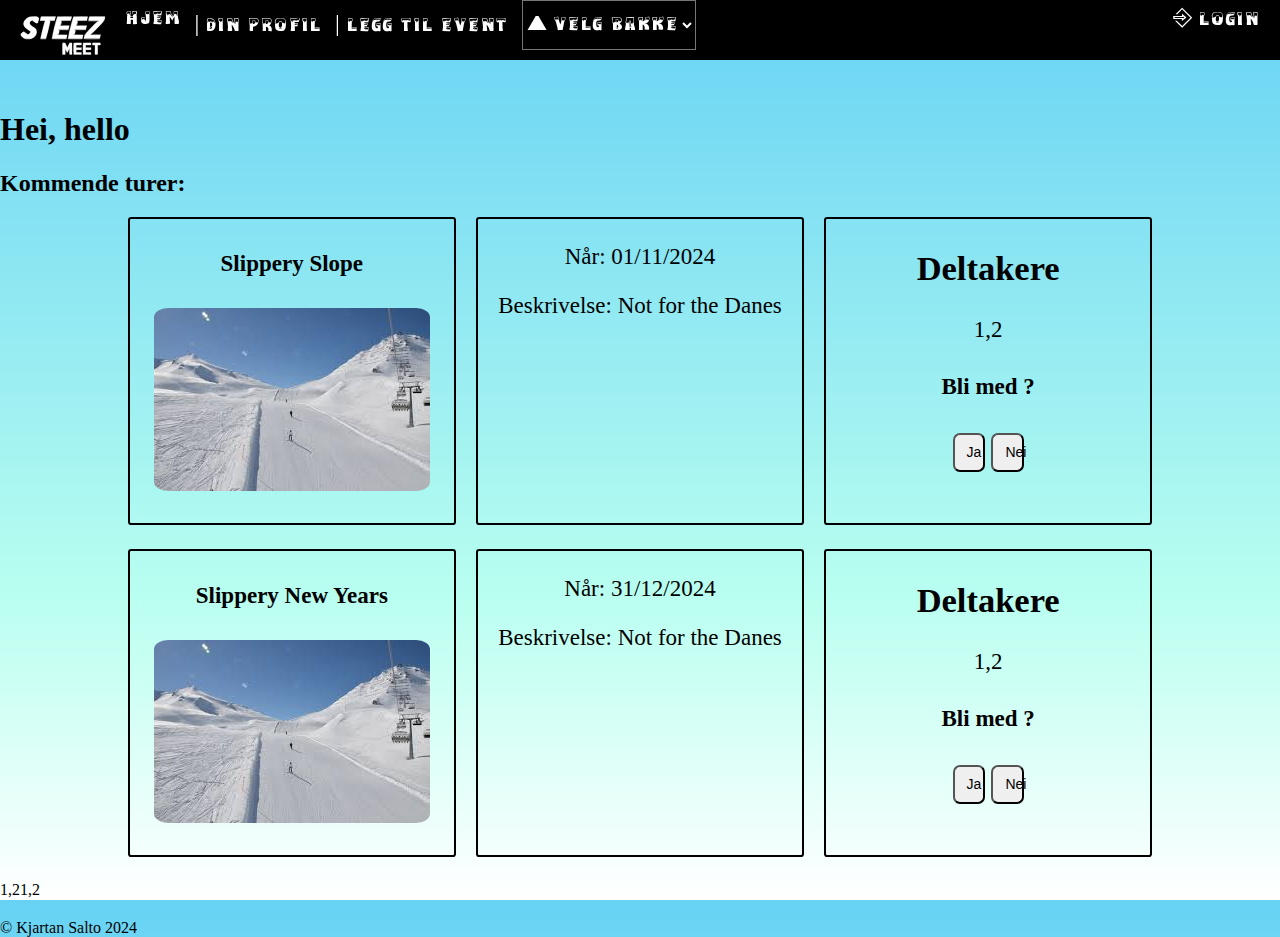
==== index.html @ a62b2e7d "fcvdvdv" ====
<!DOCTYPE html>
<html lang="en">

<head>
    <meta charset="UTF-8">
    <meta name="viewport" content="width=device-width, initial-scale=1.0">
    <title>Steez Meet</title>
    <!-- <link rel="stylesheet" href="https://cdn.jsdelivr.net/npm/water.css@2/out/water.css"> -->
    <script src="model.js"></script>
    <script src="common.js"></script>
    <script src="header/header.js"></script>
    <script src="footer/footer.js"></script>
    <script src="home/viewHome.js"></script>
    <script src="home/controlHome.js"></script>
    <script src="addslope/viewAddSlope.js"></script>
    <script src="addslope/addSlopeController.js"></script>
    <script src="login/viewLogin.js"></script>
    <script src="login/controlLogin.js"></script>
    <script src="newevent/controllerNewEvent.js"></script>
    <script src="newevent/viewNewEvent.js"></script>
    <script src="profil/viewProfile.js"></script>
    <script src="profil/controlProfile.js"></script>
    <script src="slopeinfo/viewSlopeInfo.js"></script>
    <script src="slopeinfo/controlSlopeInfo.js"></script>
    <script src="register/viewRegister.js"></script>
    <script src="register/controlRegister.js"></script>
    <script src="view.js"></script>

    <link rel="stylesheet" href="style.css">
</head>

<body onload="updateView()">
    <div id="app">
        <div id="header"></div>
        <div id="main"></div>
        <div id="footer"></div>
    </div>
</body>

</html>
---- style.css ----
@font-face {
  font-family: 'first-snow-font';
  src:
    url('fonts/Firstsnow-nRYmg.ttf') format('truetype');
}

#app {
  height: 100vh;
  display: grid;
  grid-template-columns: 1fr;
  grid-template-rows: 1fr 12fr 1fr;
  grid-template-areas:
    "header"
    "main"
    "footer";
  gap: 20px;
}

#app>header {
  grid-area: header;
}

#app>main {
  grid-area: main;
  padding: 15px 5px 10px 5px;
  align-content: center;
}

/* Footer */
#app>footer {
  grid-area: footer;
  align-content: center;
}

/* Gradient */
body {
  /* overflow: hidden; */
  margin: 0;
  background: rgb(255, 255, 255);
  background: linear-gradient(360deg, rgba(255, 255, 255, 1) 0%, rgba(186, 255, 240, 1) 33%, rgba(103, 210, 244, 1) 100%);
}

.login {
  justify-content: center;
  font-size: xx-large;
}

button {
  text-align: center;
  border-radius: 7px;
  border-width: 1;
  cursor: pointer;
  display: inline-block;
  font-family: "Haas Grot Text R Web", "Helvetica Neue", Helvetica, Arial, sans-serif;
  font-size: 14px;
  font-weight: 500;
  width: 10%;
  line-height: 15px;
  list-style: none;
  margin: 1%;
  padding: 10px 12px;
  text-align: center;
  transition: all 200ms;
  vertical-align: baseline;
  white-space: nowrap;
  user-select: none;
  -webkit-user-select: none;
  touch-action: manipulation;
}

input {
  border-radius: 6px;
  line-height: 1.5;
  border: 1px solid #272343;
  background-color: #e3f6f5;
  padding: 3px;
  margin: 2px;
}

.progress {
  background-color: gray;
  border-radius: 20px;
  height: 30px;
  width: 300px;
}

.progressDone {
  display: flex;
  align-items: center;
  justify-content: center;
  background-color: aqua;
  border-radius: 20px;
  height: 30px;
  width: 0%;
}

/* Navbar */
.headerbar {
  height: 60px;
  background-color: black;
  color: white;
}

.headerbar ul {
  font-size: x-large;
  font-family: first-snow-font;
  list-style-type: none;
  position: sticky;
  top: 0;
  margin: 0;
  padding: 0;
}

.headerbar li {
  display: inline;
  float: left;
  margin-top: 10px;
  margin-left: 1%;
}

.headerbar li:hover {
  color: aquamarine;
  cursor: pointer;
}

.headerbar select {
  margin-left: 1%;
  height: 50px;
  font-size: x-large;
  font-family: first-snow-font;
  background-color: black;
  color: white;
}

.headerbar select:hover {
  color: aquamarine;
  cursor: pointer;
}


.logo {
  display: inline-block;
  vertical-align: top;
  height: 50px;
  margin-right: 0px;
  margin-top: 0px;
  margin-bottom: 10px;
}

#login {
  float: right;
  margin-top: 5px;
  margin-right: 20px;
}

/* Forside */
#grid {
  display: grid;
  grid-template-columns: repeat(3, 3fr);
  grid-template-rows: 332px;
  column-gap: 2%;
  padding-left: 10%;
  padding-right: 10%;
  
}
#grid img{
 border-radius: 5%;
 width: auto;
 
}
/* #grid {
  display: inline;
} */
#grid div {
  width:auto;
  text-align: center;
  padding: 2px 0;
  font-size: 23px;
  margin-top: 20;
  border-radius: 1%;
}

.column1 {
  float: left;
  width: 80%;
  padding: 15px;
  height: 300px;
  border: solid, black, 2px;



}

.column2 {
  float: right;
  width: 80%;
  padding: 15px;
  height: 300px;
  border: solid, black, 2px;



}

.column3 {
  float: left;
  width: 80%;
  padding: 15px;
  height: 300px;
  border: solid, black, 2px;



}


/* LOGIN*/

.login-OutsideContainer{
  display: flex;
  justify-content: center;
  align-items: center;
  height: 100vh;
}

.login-Container{
  display: grid;
  grid-template-columns: 3fr 3fr 2fr;
  grid-template-rows: 8fr 1fr 4fr;
  grid-template-areas:
  "info input empty"
  "buttonRegisterField buttonOtherField empty"
  "empry buttonLoginField empty"
  ;

  grid-column-gap: 10px;
  margin: 40px;
  align-content: center;
  justify-content: center;
  height: 40vh;
  font-family: Arial, Helvetica, sans-serif;
  border: #272343 solid 3px;
  border-radius: 20px;
  padding: 70px;
  width: 85vh;
  background-color: #e3f6f5;
}

.login-InfoField{
  display: flex;
  flex-direction: column;
  grid-area: info;
  justify-content: end;
  justify-items: stretch;
  align-content: stretch;
  align-items: end;

  font-size: x-large;
  grid-gap: 12px;
  padding-bottom: 17px;
  padding-right: 5px;
}

.login-InputField{
  grid-area: input;
  display: flex;
  flex-direction: column;
  justify-content: end;
}

.login-buttonToRegister{
  grid-area: buttonRegisterField;
  display: flex;
  align-items: start;
  justify-content: end;
  grid-gap: 5px;
  margin-top: 5px;
}

.login-buttonOther{
  grid-area: buttonOtherField;
  display: flex;
  flex-direction: row;
  justify-content: end;

  margin-top: 5px;
  grid-gap: 10px;
}

.login-buttonLogin{
  grid-area: buttonLoginField;
  display: flex;
  flex-direction: row;
  align-items: start;
  justify-content: end;
  grid-gap: 75px;
}

/*Dette er kun stil på denne knappen foreløpig. Endres når universal stil for knapper er satt*/
.login-buttonToLogin{
  background-color: #f6fdfd;
  border: #272343 solid 2px;
}

/*Dette er kun stil på diss inputfeltene foreløpig. Endres når universal stil for knapper er satt*/
.login-InputFieldText{
  border-radius: 6px;
  line-height: 1.5;
  border: 2px solid #272343;
  background-color: #f6fdfd;
  padding: 10px;
  margin: 2px;
}

::placeholder{
  color: #272343;
  opacity: 0.8;
}


/*REGISTER*/

.register-OutsideContainer{
  display: flex;
  justify-content: center;
  align-items: center;
  height: 100vh;
}

.register-Container{
  display: grid;
  grid-template-columns: 2fr 2fr 2fr;
  grid-template-rows: 6fr 1fr;
  grid-template-areas:
  "info input"
  "buttonRegister buttonRegister"
  ;
  grid-row-gap: 0px;
  grid-column-gap: 10px;
  margin: 40px;
  align-content: center;
  justify-content: center;
  height: 40vh;
  font-family: Arial, Helvetica, sans-serif;
  border: #272343 solid 3px;
  border-radius: 20px;
  padding: 70px;
  width: 85vh;
  background-color: #e3f6f5;
}

.register-InfoField{
  display: grid;
  grid-area: info;
  justify-items: end;

  align-content: stretch;
  align-items: center;
}

.register-InputField{
  grid-area: input;
  display: grid;
  justify-content: stretch;
  align-content: stretch;
}

.register-ButtonRegister{
  grid-area: buttonRegister;
  display: flex;
  align-items: end;
  justify-content: end;
  grid-gap: 15px;
}

/*Dette er kun stil på denne knappen foreløpig. Endres når universal stil for knapper er satt*/
.register-ButtonRegisterPage{
  background-color: #f6fdfd;
  border: #272343 solid 2px;
  margin: 0px;
}

/*Dette er kun stil på diss inputfeltene foreløpig. Endres når universal stil for knapper er satt*/
.register-InputFieldText{
  border-radius: 6px;
  line-height: 1.5;
  border: 2px solid #272343;
  background-color: #f6fdfd;
  padding: 14px;
  margin: 2px;
}
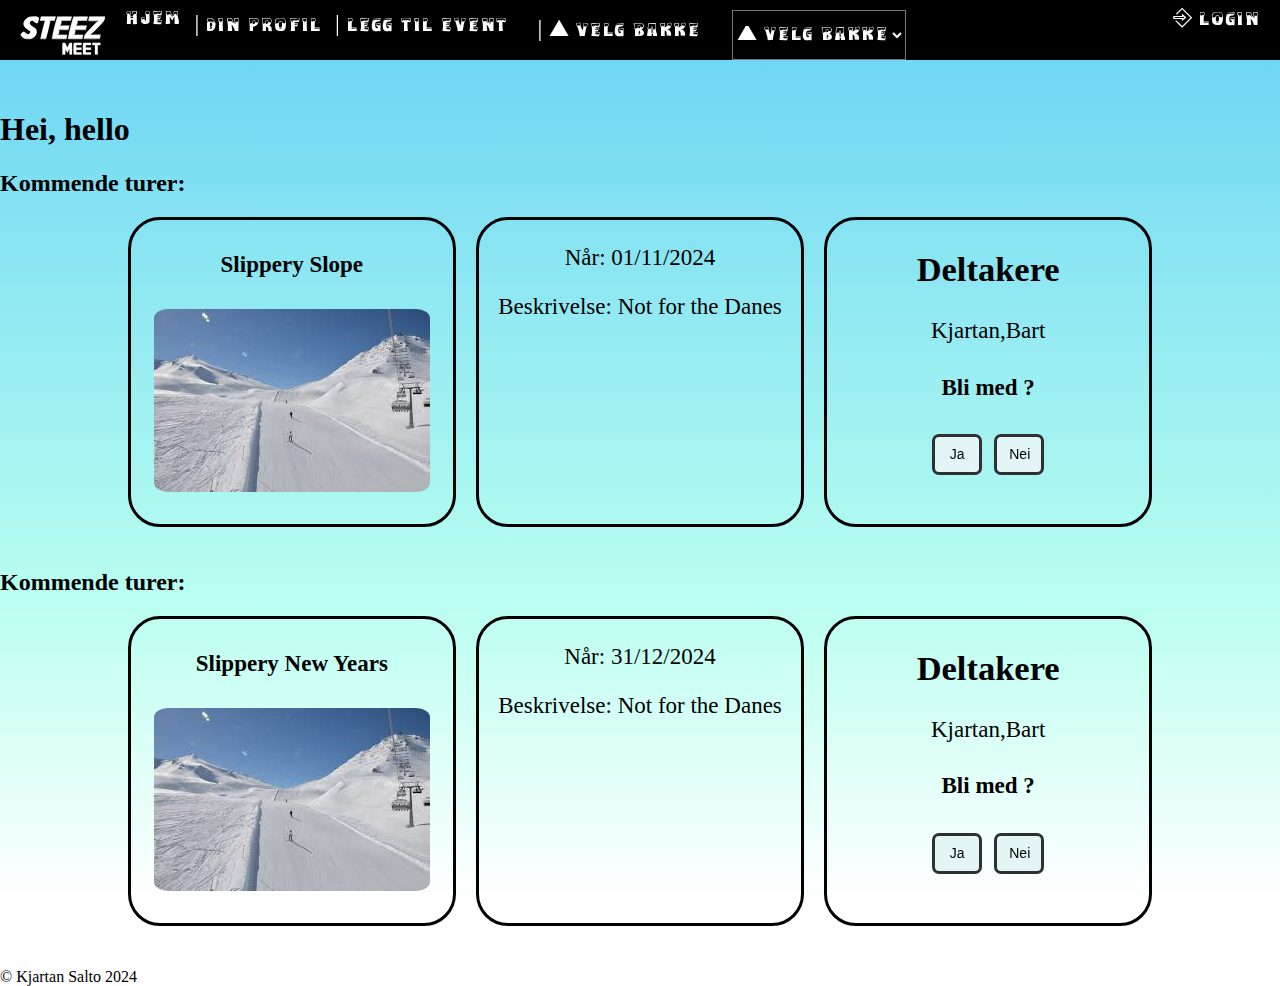
==== commit b297bb85: "update" ====
--- a/index.html
+++ b/index.html
@@ -27,8 +27,9 @@
     <script src="view.js"></script>
 
     <link rel="stylesheet" href="style.css">
+    <link rel="stylesheet" href="newevent/newEvent.css">
+    
 </head>
-
 <body onload="updateView()">
     <div id="app">
         <div id="header"></div>
--- a/style.css
+++ b/style.css
@@ -38,6 +38,7 @@
   margin: 0;
   background: rgb(255, 255, 255);
   background: linear-gradient(360deg, rgba(255, 255, 255, 1) 0%, rgba(186, 255, 240, 1) 33%, rgba(103, 210, 244, 1) 100%);
+  background-attachment: fixed;
 }
 
 .login {
@@ -65,6 +66,7 @@
   white-space: nowrap;
   user-select: none;
   -webkit-user-select: none;
+  width: auto;
   touch-action: manipulation;
 }
 
@@ -162,22 +164,29 @@
   padding-left: 10%;
   padding-right: 10%;
   
+  
 }
 #grid img{
  border-radius: 5%;
  width: auto;
+
  
 }
 /* #grid {
   display: inline;
 } */
+
+/* HOME */
 #grid div {
   width:auto;
   text-align: center;
   padding: 2px 0;
   font-size: 23px;
   margin-top: 20;
-  border-radius: 1%;
+  border-radius: 2rem;
+  border: solid, black, 3px;
+  
+  
 }
 
 .column1 {
@@ -185,9 +194,7 @@
   width: 80%;
   padding: 15px;
   height: 300px;
-  border: solid, black, 2px;
-
-
+ 
 
 }
 
@@ -196,9 +203,7 @@
   width: 80%;
   padding: 15px;
   height: 300px;
-  border: solid, black, 2px;
-
-
+  
 
 }
 
@@ -207,13 +212,106 @@
   width: 80%;
   padding: 15px;
   height: 300px;
-  border: solid, black, 2px;
-
-
-
-}
-
-
+
+}
+.yes-noBtn{
+  width: 50px;
+
+
+
+}
+button {
+  background-color: #e3f6f5;
+  transition: ease-out 0.3s;
+  outline:none;
+  border: hsla(0, 0%, 0%, 0.801), 3px, solid;
+  z-index: 1;
+  position: relative;
+  
+
+
+}
+button:hover{
+  border: #93d8d5, 3px, solid;
+  
+
+
+}
+button:before{
+ transition: 0.5s all ease;
+ position: absolute;
+ top:0;
+ left: 50%;
+ right: 50%;
+ bottom: 0%;
+ opacity: 0%;
+ content: "";
+ background-color: #bafff0;
+ border-radius: 4px;
+}
+
+button:hover:before{
+transition: 0.5s all ease;
+left:0; 
+right: 0;
+opacity: 1;
+z-index: -1;
+}
+
+/* BAKKE */
+
+
+#gridInfo{
+  width: 39%;
+  height: 50%;
+  text-align: center;
+  padding: 2px 0;
+  margin:20px;
+  float: right;
+  font-size: 23px;
+  border-radius: 2rem;  
+  border: solid, black, 3px;
+}
+
+
+.slopePhoto{
+  padding: 2px 0;
+  height: 80%;
+  width: 28%;
+  margin: 20px;
+  float: left; 
+  border: solid, black, 3px;
+}
+
+#GridSlopeInfo{
+  display: grid;
+  grid-template-columns: repeat(2, 2fr);
+  grid-template-rows: 400px;
+  column-gap: 10%;
+  
+  
+}
+#GridSlopeInfo div{
+  position: relative;
+  top: 100%;
+  margin-top: 20px;
+}
+ .mySlope{
+  float: right;
+  width: 80%;
+  padding: 15px;
+  height: 300px;
+  border: solid, black, 3px;
+}   
+.publicInfo{
+  border-radius: 2rem; 
+  float: left;
+  width: 80%;
+  padding: 15px;
+  height: 300px;
+  border: solid, black, 3px;  
+
+}
 /* LOGIN*/
 
 .login-OutsideContainer{
@@ -388,4 +486,5 @@
   background-color: #f6fdfd;
   padding: 14px;
   margin: 2px;
-}+}
+
--- a/newevent/newEvent.css
+++ b/newevent/newEvent.css
@@ -0,0 +1,9 @@
+.newEvent-container{
+font-family: Arial, Helvetica, sans-serif;
+
+
+}
+.newEventInput-container{
+font-family: Arial, Helvetica, sans-serif;
+
+}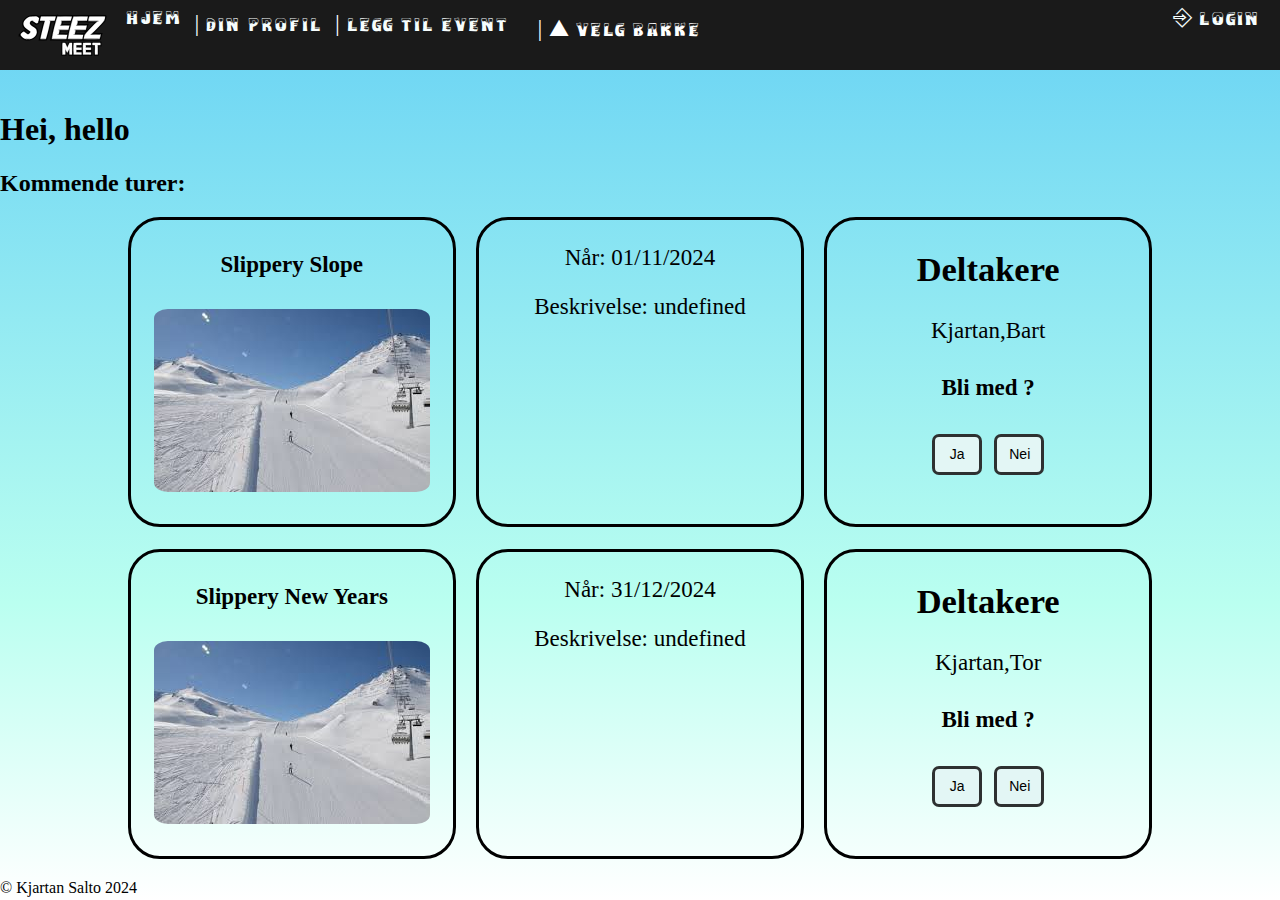
==== commit 8030f926: "Update" ====
--- a/index.html
+++ b/index.html
@@ -28,7 +28,7 @@
 
     <link rel="stylesheet" href="style.css">
     <link rel="stylesheet" href="newevent/newEvent.css">
-    
+    <link rel="stylesheet" href="login/login.css">
 </head>
 <body onload="updateView()">
     <div id="app">
--- a/style.css
+++ b/style.css
@@ -38,7 +38,6 @@
   margin: 0;
   background: rgb(255, 255, 255);
   background: linear-gradient(360deg, rgba(255, 255, 255, 1) 0%, rgba(186, 255, 240, 1) 33%, rgba(103, 210, 244, 1) 100%);
-  background-attachment: fixed;
 }
 
 .login {
@@ -79,81 +78,6 @@
   margin: 2px;
 }
 
-.progress {
-  background-color: gray;
-  border-radius: 20px;
-  height: 30px;
-  width: 300px;
-}
-
-.progressDone {
-  display: flex;
-  align-items: center;
-  justify-content: center;
-  background-color: aqua;
-  border-radius: 20px;
-  height: 30px;
-  width: 0%;
-}
-
-/* Navbar */
-.headerbar {
-  height: 60px;
-  background-color: black;
-  color: white;
-}
-
-.headerbar ul {
-  font-size: x-large;
-  font-family: first-snow-font;
-  list-style-type: none;
-  position: sticky;
-  top: 0;
-  margin: 0;
-  padding: 0;
-}
-
-.headerbar li {
-  display: inline;
-  float: left;
-  margin-top: 10px;
-  margin-left: 1%;
-}
-
-.headerbar li:hover {
-  color: aquamarine;
-  cursor: pointer;
-}
-
-.headerbar select {
-  margin-left: 1%;
-  height: 50px;
-  font-size: x-large;
-  font-family: first-snow-font;
-  background-color: black;
-  color: white;
-}
-
-.headerbar select:hover {
-  color: aquamarine;
-  cursor: pointer;
-}
-
-
-.logo {
-  display: inline-block;
-  vertical-align: top;
-  height: 50px;
-  margin-right: 0px;
-  margin-top: 0px;
-  margin-bottom: 10px;
-}
-
-#login {
-  float: right;
-  margin-top: 5px;
-  margin-right: 20px;
-}
 
 /* Forside */
 #grid {
@@ -260,14 +184,17 @@
 
 /* BAKKE */
 
-
-#gridInfo{
-  width: 39%;
+#gridSlopeSite{
+ display:grid;
+ grid-template-columns: repeat(2,1fr);
+ grid-template-rows: auto;
+
+}
+ .gridInfo{
+   margin: 20px;
+  width: 80%;
   height: 50%;
   text-align: center;
-  padding: 2px 0;
-  margin:20px;
-  float: right;
   font-size: 23px;
   border-radius: 2rem;  
   border: solid, black, 3px;
@@ -275,40 +202,27 @@
 
 
 .slopePhoto{
-  padding: 2px 0;
-  height: 80%;
-  width: 28%;
   margin: 20px;
+  width: 70%;
+  height: 70%;
   float: left; 
   border: solid, black, 3px;
-}
-
-#GridSlopeInfo{
-  display: grid;
-  grid-template-columns: repeat(2, 2fr);
-  grid-template-rows: 400px;
-  column-gap: 10%;
-  
-  
-}
-#GridSlopeInfo div{
+
+}
+.gridSlopeInfo{
   position: relative;
   top: 100%;
   margin-top: 20px;
+ 
 }
  .mySlope{
-  float: right;
-  width: 80%;
+  float: righ;
   padding: 15px;
-  height: 300px;
   border: solid, black, 3px;
 }   
 .publicInfo{
   border-radius: 2rem; 
-  float: left;
-  width: 80%;
   padding: 15px;
-  height: 300px;
   border: solid, black, 3px;  
 
 }
@@ -488,3 +402,337 @@
   margin: 2px;
 }
 
+
+/*PROFILE*/
+
+.profile-outsideContainer{
+  display: flex;
+  justify-content: center;
+  align-items: center;
+  height: 100vh;
+}
+
+.profile-container{
+  display: grid;
+  grid-template-columns: 1fr 2fr 2fr;
+  grid-template-rows: 60% 40%;
+  grid-template-areas:
+  "image events goals"
+  "bio events friends"
+  ;
+  grid-gap: 20px;
+  grid-row-gap: 10px;
+  width: 90vw;
+  height: 75vh;
+  padding: 20px;
+  font-family: Arial, Helvetica, sans-serif;
+}
+
+.profile-profilePic{
+  grid-area: image;
+  display: flex;
+  align-items: center;
+  justify-content: center;
+}
+
+.profile-imageClass{
+  height: 100%;
+  width: auto;
+  border-radius: 20px;
+  border: #272343 outset 4px;
+}
+
+.profile-bio{
+  grid-area: bio;
+  display: flex;
+  flex-direction: column;
+  align-items: center;
+  justify-content: center;
+  border: #272343 outset 2px;
+  border-radius: 20px;
+  background-color: #e3f6f5;
+  font-size: 120%;
+  position: relative;
+}
+
+.profile-editUserButton{
+  position: absolute;
+  bottom: 10px;
+  left: 10px;
+}
+
+.profile-events{
+  grid-area: events;
+  display: flex;
+  flex-direction: column;
+  border: #272343 outset 2px;
+  border-radius: 20px;
+  background-color: #e3f6f5;
+  font-size: 120%;
+  justify-content: center;
+  align-items: center;
+  position: relative;
+}
+
+.profile-eventsAddButtonContainer{
+  position: absolute;
+  top: 10px;
+  right: 10px;
+}
+
+.profile-buttonPaddingContainer{
+  margin: 10px;
+}
+
+.profile-eventsYourEvents{
+  margin: 10px;
+}
+
+
+.profile-eventsAttending{
+  margin: 10px;
+}
+
+.profile-addButton{
+  background-color: #f6fdfd;
+  border: #272343 outset 2px;
+  height: 25px;
+  width: 25px;
+  display: flex;
+  justify-content: center;
+  align-items: center;
+}
+
+.profile-friends{
+  grid-area: friends;
+  display: flex;
+  flex-direction: column;
+  align-items: center;
+  justify-content: center;
+  border: #272343 outset 2px;
+  border-radius: 20px;
+  background-color: #e3f6f5;
+  height: 99%;
+  padding-left: 10px;
+  gap: 10px;
+}
+
+.profile-friendsSelection{
+  display: flex;
+}
+
+.profile-myFriendsHeader{
+  display: flex;
+}
+
+.profile-goals{
+  grid-area: goals;
+  display: flex;
+  flex-direction: column;
+  gap: 10%;
+  border: #272343 2px outset;
+  background-color: #e3f6f5;
+  border-radius: 20px;
+  padding: 5px;
+  justify-content: center;
+  font-size: 120%;
+}
+
+.profile-goalsTitleContainer{
+  display: flex;
+  align-self: center;
+  justify-content: center;
+  align-items: center;
+  gap: 15%;
+}
+
+.profile-goalsAddButtonContainer{
+  align-self: flex-end;
+}
+
+.profile-goalsDescriptionContainer{
+  display: flex;
+  flex-direction: column;
+  align-self: center;
+  justify-content: center;
+  align-items: center;
+  border: #272343 2px outset;
+  border-radius: 10px;
+  padding: 7px;
+  background-color: #D2ECEA;
+}
+
+.profile-goalsDoneTitleContainer{
+  align-self: center;
+}
+
+.profile-goalsCheckboxContainer{
+  justify-content: center;
+  align-items: center;
+  align-self: center;
+  display: flex;
+  gap: 5px;
+  accent-color: #8DCACA;
+}
+
+.profile-goalsProgressbarContainer{
+  display: flex;
+  align-items: center;
+  justify-content: center;
+}
+
+.progress{
+  background-color: #f6fdfd;
+  border-radius: 20px;
+  border: #272343 outset 2px;
+  height: 30px;
+  width: 260px;
+  margin: 5px;
+}
+
+.progressDone{
+  display: flex;
+  align-items: center;
+  justify-content: center;
+  background-color: #8DCACA;
+  box-shadow: 26px 2px 32px rgba(89, 159, 159, 0.3);
+  border-radius: 20px;
+  height: 30px;
+  width: 0%;
+}
+
+.profile-createNewGoal{
+  grid-area: goals;
+  display: flex;
+  flex-direction: column;
+  gap: 20px;
+  border: #272343 2px outset;
+  background-color: #e3f6f5;
+  border-radius: 20px;
+  padding: 20px;
+  justify-content: center;
+  align-items: center;
+}
+
+
+/*FELLES*/
+textarea{
+  background-color: #f6fdfd;
+  font-family: Arial, Helvetica, sans-serif;
+  border: #272343 2px outset;
+  border-radius: 5px;
+}
+
+select{
+  background-color: #f6fdfd;
+  font-family: Arial, Helvetica, sans-serif;
+  border: #272343 2px outset;
+  border-radius: 5px;
+}
+
+::placeholder{
+  color: #272343;
+  opacity: 0.8;
+}
+
+/*HEADER-DROPDOWN*/
+
+.dropdown {
+  float: center;
+  overflow: hidden;
+}
+
+.dropdown .dropbtn {
+  font-size: 24px;  
+  border: none;
+  outline: none;
+  color: white;
+  padding: 14px 16px;
+  background-color: inherit;
+  font-family: inherit;
+  margin: 0;
+}
+.dropdown-content {
+  display: none;
+  position: auto;
+  background-color: black;
+  min-width: 160px;
+  box-shadow: 0px 8px 16px 0px rgba(0,0,0,0.2);
+  z-index: 1;
+}
+
+.dropdown-content li {
+  float: none;
+  color: black;
+  padding: 12px 16px;
+  text-decoration: none;
+  display: block;
+  text-align: left;
+}
+
+.dropdown-content li:hover {
+  background-color: #ddd;
+}
+
+.dropdown:hover .dropdown-content {
+  display: block;
+}
+
+/* NAVBAR */
+.headerbar {
+  height: 100%;
+  background-color: #1A1A1A;
+  color: #f6fdfd;
+}
+
+.headerbar ul {
+  font-size: x-large;
+  font-family: first-snow-font;
+  list-style-type: none;
+  position: sticky;
+  top: 0;
+  margin: 0;
+  padding: 0;
+}
+
+.headerbar li {
+  display: inline;
+  float: left;
+  margin-top: 10px;
+  margin-left: 1%;
+}
+
+.headerbar li:hover {
+  color: #96D4D4;
+  cursor: pointer;
+}
+
+.headerbar select {
+  margin-left: 1%;
+  height: 50px;
+  font-size: x-large;
+  font-family: first-snow-font;
+  background-color: black;
+  color: white;
+}
+
+.headerbar select:hover {
+  color: aquamarine;
+  cursor: pointer;
+}
+
+
+.logo {
+  display: inline-block;
+  vertical-align: top;
+  height: 50px;
+  margin-right: 0px;
+  margin-top: 0px;
+  margin-bottom: 10px;
+}
+
+#login {
+  float: right;
+  margin-top: 5px;
+  margin-right: 20px;
+}
--- a/login/login.css
+++ b/login/login.css
@@ -0,0 +1,13 @@
+.blink {
+    animation: blinker 0.2s linear infinite;
+    color: red;
+    font-size: 2.5em;
+    /* Larger, responsive font size */
+    margin-bottom: 20px;
+}
+
+@keyframes blinker {
+    50% {
+        opacity: 0;
+    }
+}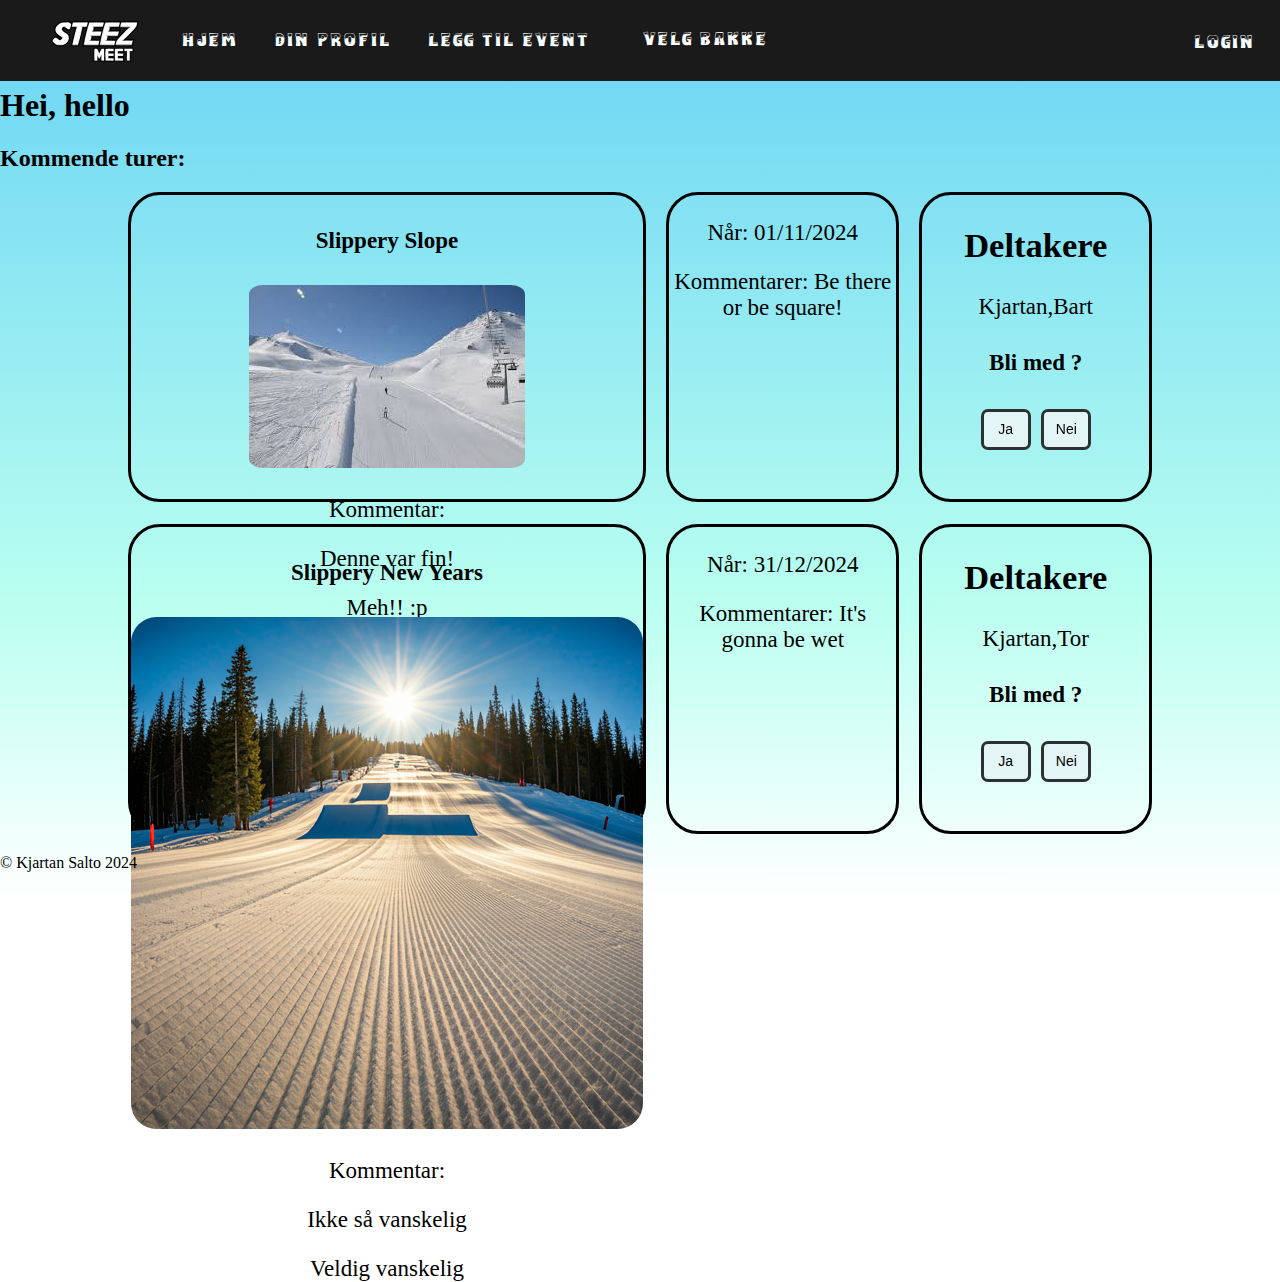
==== commit b5b8c538: "update" ====
--- a/index.html
+++ b/index.html
@@ -9,6 +9,7 @@
     <script src="model.js"></script>
     <script src="common.js"></script>
     <script src="header/header.js"></script>
+    <script src="header/headerController.js"></script>
     <script src="footer/footer.js"></script>
     <script src="home/viewHome.js"></script>
     <script src="home/controlHome.js"></script>
--- a/style.css
+++ b/style.css
@@ -16,7 +16,7 @@
   gap: 20px;
 }
 
-#app>header {
+header {
   grid-area: header;
 }
 
@@ -38,6 +38,7 @@
   margin: 0;
   background: rgb(255, 255, 255);
   background: linear-gradient(360deg, rgba(255, 255, 255, 1) 0%, rgba(186, 255, 240, 1) 33%, rgba(103, 210, 244, 1) 100%);
+  background-attachment: fixed;
 }
 
 .login {
@@ -191,7 +192,7 @@
 
 }
  .gridInfo{
-   margin: 20px;
+  margin: 20px;
   width: 80%;
   height: 50%;
   text-align: center;
@@ -209,18 +210,18 @@
   border: solid, black, 3px;
 
 }
-.gridSlopeInfo{
-  position: relative;
-  top: 100%;
-  margin-top: 20px;
+#gridSlopeInfo{
+ display: flex;
+ gap: 20%
  
 }
  .mySlope{
-  float: righ;
   padding: 15px;
   border: solid, black, 3px;
+
 }   
 .publicInfo{
+  
   border-radius: 2rem; 
   padding: 15px;
   border: solid, black, 3px;  
@@ -232,7 +233,8 @@
   display: flex;
   justify-content: center;
   align-items: center;
-  height: 100vh;
+  /* height: 100vh; */
+  height: 100%;
 }
 
 .login-Container{
@@ -336,7 +338,8 @@
   display: flex;
   justify-content: center;
   align-items: center;
-  height: 100vh;
+  /* height: 100vh; */
+  height: 100%;
 }
 
 .register-Container{
@@ -409,7 +412,8 @@
   display: flex;
   justify-content: center;
   align-items: center;
-  height: 100vh;
+  /* height: 100vh; */
+  height: 100%;
 }
 
 .profile-container{
@@ -505,16 +509,37 @@
 
 .profile-friends{
   grid-area: friends;
-  display: flex;
+  display: grid;
+  grid-template-columns: repeat(2, 1fr);
+  grid-template-rows: auto;
+  
+  border: #272343 outset 2px;
+  border-radius: 20px;
+  background-color: #e3f6f5;
+  height: 100%;
+  div{
+
+    padding: 5%;
+  }
+
+  div select{
+    height: 100%;
+    min-height: 20px;
+    max-height: 30px;
+  }
+
+  button{
+    font-size: x-small;
+    width: auto;
+    height: auto;
+  }
+  /* display: flex;
   flex-direction: column;
   align-items: center;
   justify-content: center;
-  border: #272343 outset 2px;
-  border-radius: 20px;
-  background-color: #e3f6f5;
   height: 99%;
   padding-left: 10px;
-  gap: 10px;
+  gap: 10px; */
 }
 
 .profile-friendsSelection{
@@ -679,32 +704,55 @@
 }
 
 /* NAVBAR */
+
+
+
 .headerbar {
-  height: 100%;
+ position: fixed;
   background-color: #1A1A1A;
   color: #f6fdfd;
+  width: 100%;
+  height: 9%;
+  display: flex;
+  flex-direction: row;
+  align-items: center;
+  justify-content: center;
 }
 
 .headerbar ul {
+  width: 100%;
   font-size: x-large;
   font-family: first-snow-font;
   list-style-type: none;
-  position: sticky;
+  margin: 5px;
+  display: flex;
+  flex-direction: row;
+  align-items: center;
+  justify-content: center;
+  gap: 3%;
+  /* position: sticky;
   top: 0;
   margin: 0;
+  padding: 0; */
+}
+
+.headerbar ul li {
+  margin: 0;
   padding: 0;
 }
-
-.headerbar li {
-  display: inline;
-  float: left;
-  margin-top: 10px;
-  margin-left: 1%;
+.headerbar ul li:not(:first-child) {
+  margin-top: 0px;
+}
+
+.headerbar ul li:last-child {
+  flex-grow: 1;
+  text-align: right;
 }
 
 .headerbar li:hover {
   color: #96D4D4;
   cursor: pointer;
+  margin: 0;
 }
 
 .headerbar select {
@@ -726,9 +774,6 @@
   display: inline-block;
   vertical-align: top;
   height: 50px;
-  margin-right: 0px;
-  margin-top: 0px;
-  margin-bottom: 10px;
 }
 
 #login {
--- a/login/login.css
+++ b/login/login.css
@@ -1,7 +1,7 @@
 .blink {
-    animation: blinker 0.2s linear infinite;
+    animation: blinker 0.9s linear infinite;
     color: red;
-    font-size: 2.5em;
+    font-size: 1.em;
     /* Larger, responsive font size */
     margin-bottom: 20px;
 }
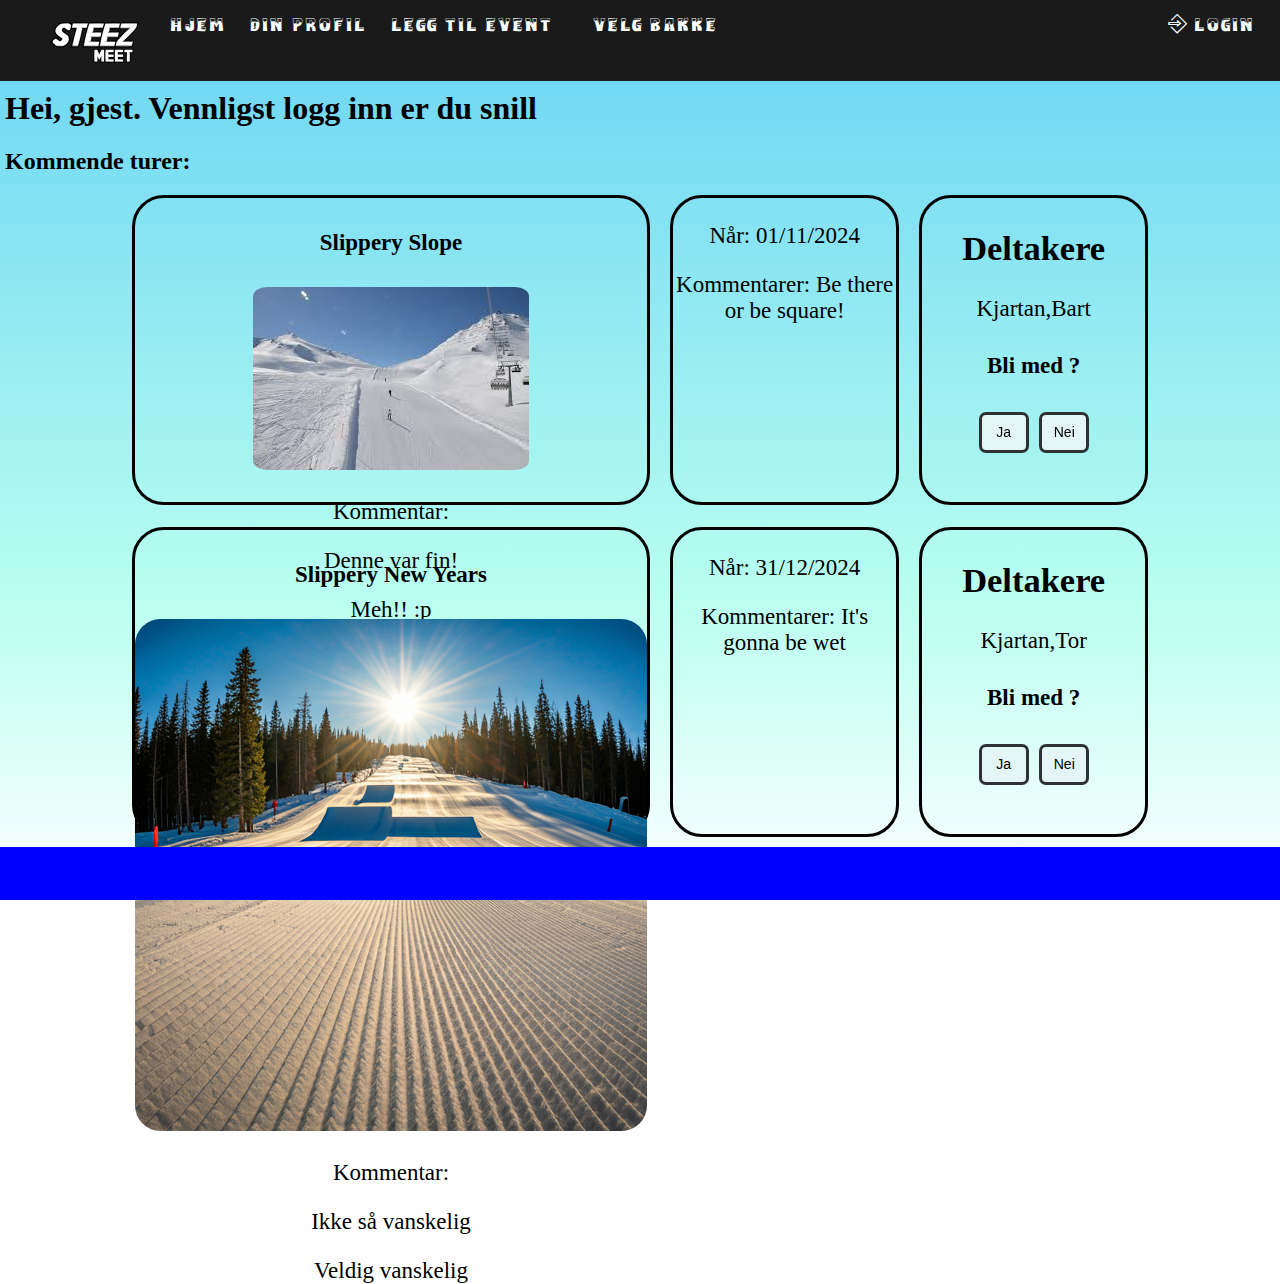
==== commit 9bec948e: "Footer" ====
--- a/index.html
+++ b/index.html
@@ -33,9 +33,9 @@
 </head>
 <body onload="updateView()">
     <div id="app">
-        <div id="header"></div>
-        <div id="main"></div>
-        <div id="footer"></div>
+        <header id="header"></header>
+        <main id="main"></main>
+        <footer id="footer"></footer>
     </div>
 </body>
 
--- a/style.css
+++ b/style.css
@@ -3,43 +3,51 @@
   src:
     url('fonts/Firstsnow-nRYmg.ttf') format('truetype');
 }
-
+body,html{
+  margin: 0;
+  padding: 0;
+}
+body{
+  min-height: 100vh;
+  height: 100vh;
+  background: rgb(255, 255, 255);
+  background: linear-gradient(360deg, rgba(255, 255, 255, 1) 0%, rgba(186, 255, 240, 1) 33%, rgba(103, 210, 244, 1) 100%);
+  background-attachment: fixed;
+}
 #app {
-  height: 100vh;
+  height: 100%;
   display: grid;
   grid-template-columns: 1fr;
-  grid-template-rows: 1fr 12fr 1fr;
+  grid-template-rows: 1fr 1fr 1fr;
   grid-template-areas:
     "header"
     "main"
     "footer";
-  gap: 20px;
+  
 }
 
 header {
   grid-area: header;
-}
-
-#app>main {
+  
+}
+
+main {
+ 
   grid-area: main;
   padding: 15px 5px 10px 5px;
   align-content: center;
 }
 
 /* Footer */
-#app>footer {
+footer {
+  
+  background-color: blue;
   grid-area: footer;
   align-content: center;
 }
 
 /* Gradient */
-body {
-  /* overflow: hidden; */
-  margin: 0;
-  background: rgb(255, 255, 255);
-  background: linear-gradient(360deg, rgba(255, 255, 255, 1) 0%, rgba(186, 255, 240, 1) 33%, rgba(103, 210, 244, 1) 100%);
-  background-attachment: fixed;
-}
+
 
 .login {
   justify-content: center;
@@ -185,6 +193,11 @@
 
 /* BAKKE */
 
+.slopeInfo-mainContainer{
+  height: 90vh;
+  
+}
+
 #gridSlopeSite{
  display:grid;
  grid-template-columns: repeat(2,1fr);
@@ -206,7 +219,6 @@
   margin: 20px;
   width: 70%;
   height: 70%;
-  float: left; 
   border: solid, black, 3px;
 
 }
@@ -525,13 +537,7 @@
   div select{
     height: 100%;
     min-height: 20px;
-    max-height: 30px;
-  }
-
-  button{
-    font-size: x-small;
-    width: auto;
-    height: auto;
+    max-height: 50px;
   }
   /* display: flex;
   flex-direction: column;
@@ -727,9 +733,9 @@
   margin: 5px;
   display: flex;
   flex-direction: row;
-  align-items: center;
-  justify-content: center;
-  gap: 3%;
+  align-items: baseline;
+  justify-content: center;
+  gap: 2%;
   /* position: sticky;
   top: 0;
   margin: 0;
@@ -741,7 +747,7 @@
   padding: 0;
 }
 .headerbar ul li:not(:first-child) {
-  margin-top: 0px;
+  margin-top: 10px;
 }
 
 .headerbar ul li:last-child {
@@ -774,6 +780,7 @@
   display: inline-block;
   vertical-align: top;
   height: 50px;
+  margin-bottom: 20px;
 }
 
 #login {
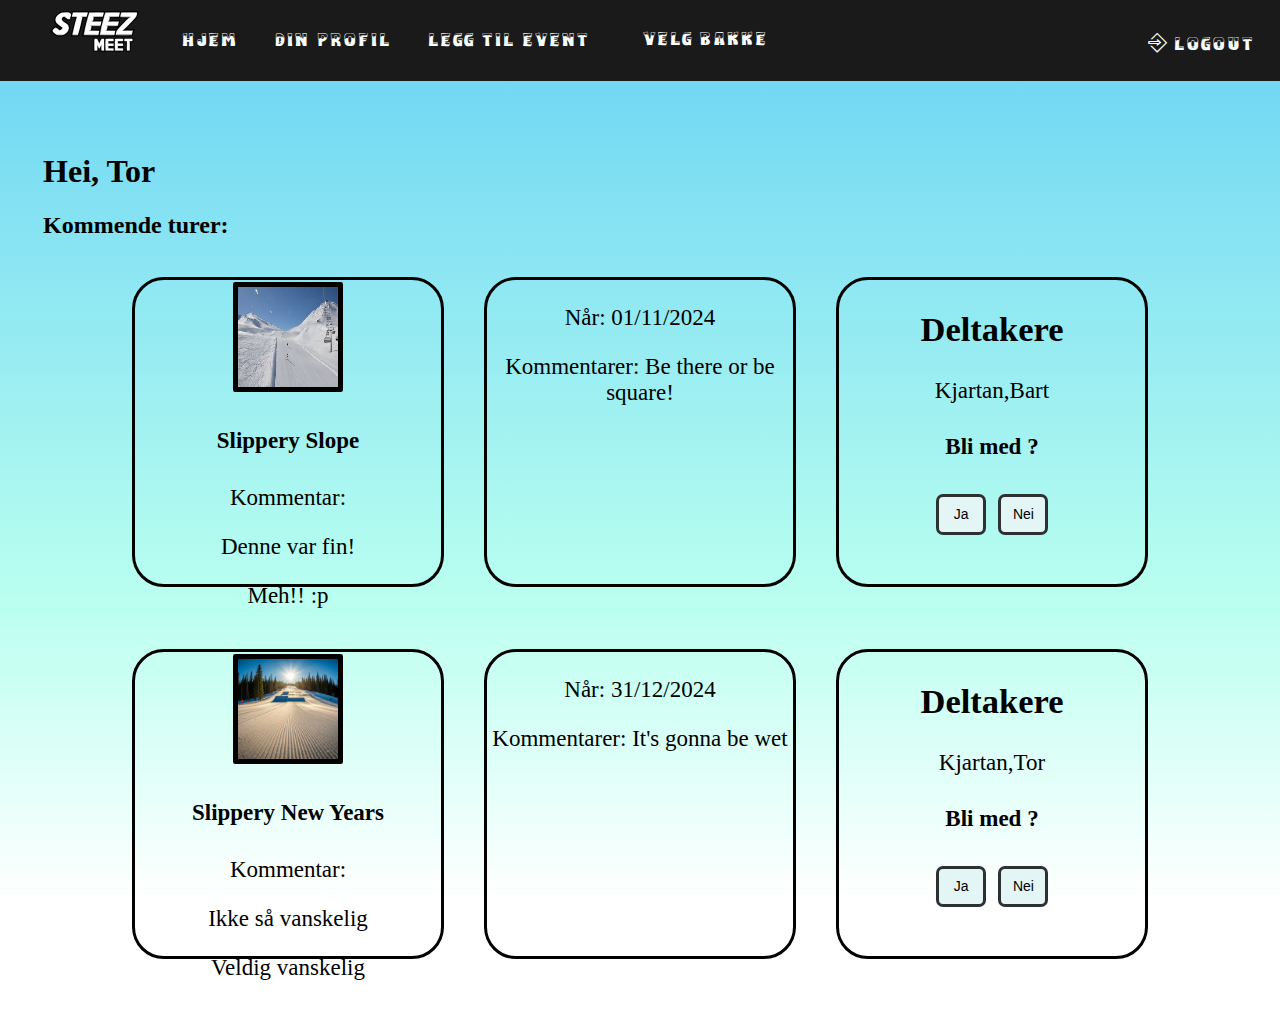
==== commit 52ae5e63: "Sorted styles into different folders" ====
--- a/index.html
+++ b/index.html
@@ -28,8 +28,12 @@
     <script src="view.js"></script>
 
     <link rel="stylesheet" href="style.css">
-    <link rel="stylesheet" href="newevent/newEvent.css">
-    <link rel="stylesheet" href="login/login.css">
+    <link rel="stylesheet" href="Style/logInStyle.css">
+    <link rel="stylesheet" href="Style/registerStyle.css">
+    <link rel="stylesheet" href="Style/profileStyle.css">
+    <link rel="stylesheet" href="Style/addEventStyle.css">
+    <link rel="stylesheet" href="Style/addSlopeStyle.css">
+    <link rel="stylesheet" href="Style/headerStyle.css">
 </head>
 <body onload="updateView()">
     <div id="app">
--- a/style.css
+++ b/style.css
@@ -18,7 +18,7 @@
   height: 100%;
   display: grid;
   grid-template-columns: 1fr;
-  grid-template-rows: 1fr 1fr 1fr;
+  grid-template-rows: 100px 1fr auto;
   grid-template-areas:
     "header"
     "main"
@@ -96,48 +96,46 @@
   column-gap: 2%;
   padding-left: 10%;
   padding-right: 10%;
-  
-  
-}
-#grid img{
- border-radius: 5%;
- width: auto;
-
- 
-}
-/* #grid {
-  display: inline;
-} */
-
-/* HOME */
+  padding-bottom: 5%;
+  gap: 2.5em;
+  }
+  
+.homeHeader {
+  font-size: px;
+  margin: 3%
+}
+
 #grid div {
   width:auto;
   text-align: center;
   padding: 2px 0;
   font-size: 23px;
-  margin-top: 20;
   border-radius: 2rem;
-  border: solid, black, 3px;
-  
   
 }
 
 .column1 {
   float: left;
+  grid-template-columns: 1fr 1fr;
+  grid-template-rows: 1fr 1fr;
   width: 80%;
-  padding: 15px;
   height: 300px;
- 
-
-}
+  border: solid, black, 3px;
+  img{
+   grid-area: left;
+   border: solid, black, 5px;
+   border-radius: 2%;
+   width: 100px;
+   height: 100px;
+  }
+  }
 
 .column2 {
   float: right;
   width: 80%;
   padding: 15px;
   height: 300px;
-  
-
+  border: solid, black, 3px;
 }
 
 .column3 {
@@ -145,7 +143,7 @@
   width: 80%;
   padding: 15px;
   height: 300px;
-
+  border: solid, black, 3px;  
 }
 .yes-noBtn{
   width: 50px;
@@ -193,10 +191,6 @@
 
 /* BAKKE */
 
-.slopeInfo-mainContainer{
-  height: 90vh;
-  
-}
 
 #gridSlopeSite{
  display:grid;
@@ -205,445 +199,54 @@
 
 }
  .gridInfo{
-  margin: 20px;
-  width: 80%;
+  margin-bottom: 4%;
+  width: 87%;
   height: 50%;
   text-align: center;
   font-size: 23px;
   border-radius: 2rem;  
   border: solid, black, 3px;
-}
-
-
+  background-color: #e3f6f5;
+}
 .slopePhoto{
-  margin: 20px;
   width: 70%;
   height: 70%;
-  border: solid, black, 3px;
-
+  margin-left: 13%;
+  border: solid, black, 5px;
+  img{
+  height: 100%;
+  width: 100%;
+  object-fit: cover;
+  }
 }
 #gridSlopeInfo{
  display: flex;
- gap: 20%
+ gap: 10%
  
 }
- .mySlope{
-  padding: 15px;
-  border: solid, black, 3px;
-
+ .myComment{
+  margin-top: 5%;
+  width: 100%;
+  padding: 35px;
+  border: solid, rgb(0, 0, 0), 3px; 
+  border-radius: 0.5rem;
+  background-color: #e3f6f5;
 }   
 .publicInfo{
-  
+  height: 50%;
+  width: 27%;
   border-radius: 2rem; 
   padding: 15px;
   border: solid, black, 3px;  
-
-}
-/* LOGIN*/
-
-.login-OutsideContainer{
-  display: flex;
-  justify-content: center;
-  align-items: center;
-  /* height: 100vh; */
-  height: 100%;
-}
-
-.login-Container{
-  display: grid;
-  grid-template-columns: 3fr 3fr 2fr;
-  grid-template-rows: 8fr 1fr 4fr;
-  grid-template-areas:
-  "info input empty"
-  "buttonRegisterField buttonOtherField empty"
-  "empry buttonLoginField empty"
-  ;
-
-  grid-column-gap: 10px;
-  margin: 40px;
-  align-content: center;
-  justify-content: center;
-  height: 40vh;
-  font-family: Arial, Helvetica, sans-serif;
-  border: #272343 solid 3px;
-  border-radius: 20px;
-  padding: 70px;
-  width: 85vh;
-  background-color: #e3f6f5;
-}
-
-.login-InfoField{
-  display: flex;
-  flex-direction: column;
-  grid-area: info;
-  justify-content: end;
-  justify-items: stretch;
-  align-content: stretch;
-  align-items: end;
-
-  font-size: x-large;
-  grid-gap: 12px;
-  padding-bottom: 17px;
-  padding-right: 5px;
-}
-
-.login-InputField{
-  grid-area: input;
-  display: flex;
-  flex-direction: column;
-  justify-content: end;
-}
-
-.login-buttonToRegister{
-  grid-area: buttonRegisterField;
-  display: flex;
-  align-items: start;
-  justify-content: end;
-  grid-gap: 5px;
-  margin-top: 5px;
-}
-
-.login-buttonOther{
-  grid-area: buttonOtherField;
-  display: flex;
-  flex-direction: row;
-  justify-content: end;
-
-  margin-top: 5px;
-  grid-gap: 10px;
-}
-
-.login-buttonLogin{
-  grid-area: buttonLoginField;
-  display: flex;
-  flex-direction: row;
-  align-items: start;
-  justify-content: end;
-  grid-gap: 75px;
-}
-
-/*Dette er kun stil på denne knappen foreløpig. Endres når universal stil for knapper er satt*/
-.login-buttonToLogin{
-  background-color: #f6fdfd;
-  border: #272343 solid 2px;
-}
-
-/*Dette er kun stil på diss inputfeltene foreløpig. Endres når universal stil for knapper er satt*/
-.login-InputFieldText{
-  border-radius: 6px;
-  line-height: 1.5;
-  border: 2px solid #272343;
-  background-color: #f6fdfd;
-  padding: 10px;
-  margin: 2px;
-}
+  background-color: #e3f6f5;
+}
+
 
 ::placeholder{
   color: #272343;
   opacity: 0.8;
 }
 
-
-/*REGISTER*/
-
-.register-OutsideContainer{
-  display: flex;
-  justify-content: center;
-  align-items: center;
-  /* height: 100vh; */
-  height: 100%;
-}
-
-.register-Container{
-  display: grid;
-  grid-template-columns: 2fr 2fr 2fr;
-  grid-template-rows: 6fr 1fr;
-  grid-template-areas:
-  "info input"
-  "buttonRegister buttonRegister"
-  ;
-  grid-row-gap: 0px;
-  grid-column-gap: 10px;
-  margin: 40px;
-  align-content: center;
-  justify-content: center;
-  height: 40vh;
-  font-family: Arial, Helvetica, sans-serif;
-  border: #272343 solid 3px;
-  border-radius: 20px;
-  padding: 70px;
-  width: 85vh;
-  background-color: #e3f6f5;
-}
-
-.register-InfoField{
-  display: grid;
-  grid-area: info;
-  justify-items: end;
-
-  align-content: stretch;
-  align-items: center;
-}
-
-.register-InputField{
-  grid-area: input;
-  display: grid;
-  justify-content: stretch;
-  align-content: stretch;
-}
-
-.register-ButtonRegister{
-  grid-area: buttonRegister;
-  display: flex;
-  align-items: end;
-  justify-content: end;
-  grid-gap: 15px;
-}
-
-/*Dette er kun stil på denne knappen foreløpig. Endres når universal stil for knapper er satt*/
-.register-ButtonRegisterPage{
-  background-color: #f6fdfd;
-  border: #272343 solid 2px;
-  margin: 0px;
-}
-
-/*Dette er kun stil på diss inputfeltene foreløpig. Endres når universal stil for knapper er satt*/
-.register-InputFieldText{
-  border-radius: 6px;
-  line-height: 1.5;
-  border: 2px solid #272343;
-  background-color: #f6fdfd;
-  padding: 14px;
-  margin: 2px;
-}
-
-
-/*PROFILE*/
-
-.profile-outsideContainer{
-  display: flex;
-  justify-content: center;
-  align-items: center;
-  /* height: 100vh; */
-  height: 100%;
-}
-
-.profile-container{
-  display: grid;
-  grid-template-columns: 1fr 2fr 2fr;
-  grid-template-rows: 60% 40%;
-  grid-template-areas:
-  "image events goals"
-  "bio events friends"
-  ;
-  grid-gap: 20px;
-  grid-row-gap: 10px;
-  width: 90vw;
-  height: 75vh;
-  padding: 20px;
-  font-family: Arial, Helvetica, sans-serif;
-}
-
-.profile-profilePic{
-  grid-area: image;
-  display: flex;
-  align-items: center;
-  justify-content: center;
-}
-
-.profile-imageClass{
-  height: 100%;
-  width: auto;
-  border-radius: 20px;
-  border: #272343 outset 4px;
-}
-
-.profile-bio{
-  grid-area: bio;
-  display: flex;
-  flex-direction: column;
-  align-items: center;
-  justify-content: center;
-  border: #272343 outset 2px;
-  border-radius: 20px;
-  background-color: #e3f6f5;
-  font-size: 120%;
-  position: relative;
-}
-
-.profile-editUserButton{
-  position: absolute;
-  bottom: 10px;
-  left: 10px;
-}
-
-.profile-events{
-  grid-area: events;
-  display: flex;
-  flex-direction: column;
-  border: #272343 outset 2px;
-  border-radius: 20px;
-  background-color: #e3f6f5;
-  font-size: 120%;
-  justify-content: center;
-  align-items: center;
-  position: relative;
-}
-
-.profile-eventsAddButtonContainer{
-  position: absolute;
-  top: 10px;
-  right: 10px;
-}
-
-.profile-buttonPaddingContainer{
-  margin: 10px;
-}
-
-.profile-eventsYourEvents{
-  margin: 10px;
-}
-
-
-.profile-eventsAttending{
-  margin: 10px;
-}
-
-.profile-addButton{
-  background-color: #f6fdfd;
-  border: #272343 outset 2px;
-  height: 25px;
-  width: 25px;
-  display: flex;
-  justify-content: center;
-  align-items: center;
-}
-
-.profile-friends{
-  grid-area: friends;
-  display: grid;
-  grid-template-columns: repeat(2, 1fr);
-  grid-template-rows: auto;
-  
-  border: #272343 outset 2px;
-  border-radius: 20px;
-  background-color: #e3f6f5;
-  height: 100%;
-  div{
-
-    padding: 5%;
-  }
-
-  div select{
-    height: 100%;
-    min-height: 20px;
-    max-height: 50px;
-  }
-  /* display: flex;
-  flex-direction: column;
-  align-items: center;
-  justify-content: center;
-  height: 99%;
-  padding-left: 10px;
-  gap: 10px; */
-}
-
-.profile-friendsSelection{
-  display: flex;
-}
-
-.profile-myFriendsHeader{
-  display: flex;
-}
-
-.profile-goals{
-  grid-area: goals;
-  display: flex;
-  flex-direction: column;
-  gap: 10%;
-  border: #272343 2px outset;
-  background-color: #e3f6f5;
-  border-radius: 20px;
-  padding: 5px;
-  justify-content: center;
-  font-size: 120%;
-}
-
-.profile-goalsTitleContainer{
-  display: flex;
-  align-self: center;
-  justify-content: center;
-  align-items: center;
-  gap: 15%;
-}
-
-.profile-goalsAddButtonContainer{
-  align-self: flex-end;
-}
-
-.profile-goalsDescriptionContainer{
-  display: flex;
-  flex-direction: column;
-  align-self: center;
-  justify-content: center;
-  align-items: center;
-  border: #272343 2px outset;
-  border-radius: 10px;
-  padding: 7px;
-  background-color: #D2ECEA;
-}
-
-.profile-goalsDoneTitleContainer{
-  align-self: center;
-}
-
-.profile-goalsCheckboxContainer{
-  justify-content: center;
-  align-items: center;
-  align-self: center;
-  display: flex;
-  gap: 5px;
-  accent-color: #8DCACA;
-}
-
-.profile-goalsProgressbarContainer{
-  display: flex;
-  align-items: center;
-  justify-content: center;
-}
-
-.progress{
-  background-color: #f6fdfd;
-  border-radius: 20px;
-  border: #272343 outset 2px;
-  height: 30px;
-  width: 260px;
-  margin: 5px;
-}
-
-.progressDone{
-  display: flex;
-  align-items: center;
-  justify-content: center;
-  background-color: #8DCACA;
-  box-shadow: 26px 2px 32px rgba(89, 159, 159, 0.3);
-  border-radius: 20px;
-  height: 30px;
-  width: 0%;
-}
-
-.profile-createNewGoal{
-  grid-area: goals;
-  display: flex;
-  flex-direction: column;
-  gap: 20px;
-  border: #272343 2px outset;
-  background-color: #e3f6f5;
-  border-radius: 20px;
-  padding: 20px;
-  justify-content: center;
-  align-items: center;
-}
 
 
 /*FELLES*/
@@ -666,125 +269,3 @@
   opacity: 0.8;
 }
 
-/*HEADER-DROPDOWN*/
-
-.dropdown {
-  float: center;
-  overflow: hidden;
-}
-
-.dropdown .dropbtn {
-  font-size: 24px;  
-  border: none;
-  outline: none;
-  color: white;
-  padding: 14px 16px;
-  background-color: inherit;
-  font-family: inherit;
-  margin: 0;
-}
-.dropdown-content {
-  display: none;
-  position: auto;
-  background-color: black;
-  min-width: 160px;
-  box-shadow: 0px 8px 16px 0px rgba(0,0,0,0.2);
-  z-index: 1;
-}
-
-.dropdown-content li {
-  float: none;
-  color: black;
-  padding: 12px 16px;
-  text-decoration: none;
-  display: block;
-  text-align: left;
-}
-
-.dropdown-content li:hover {
-  background-color: #ddd;
-}
-
-.dropdown:hover .dropdown-content {
-  display: block;
-}
-
-/* NAVBAR */
-
-
-
-.headerbar {
- position: fixed;
-  background-color: #1A1A1A;
-  color: #f6fdfd;
-  width: 100%;
-  height: 9%;
-  display: flex;
-  flex-direction: row;
-  align-items: center;
-  justify-content: center;
-}
-
-.headerbar ul {
-  width: 100%;
-  font-size: x-large;
-  font-family: first-snow-font;
-  list-style-type: none;
-  margin: 5px;
-  display: flex;
-  flex-direction: row;
-  align-items: baseline;
-  justify-content: center;
-  gap: 2%;
-  /* position: sticky;
-  top: 0;
-  margin: 0;
-  padding: 0; */
-}
-
-.headerbar ul li {
-  margin: 0;
-  padding: 0;
-}
-.headerbar ul li:not(:first-child) {
-  margin-top: 10px;
-}
-
-.headerbar ul li:last-child {
-  flex-grow: 1;
-  text-align: right;
-}
-
-.headerbar li:hover {
-  color: #96D4D4;
-  cursor: pointer;
-  margin: 0;
-}
-
-.headerbar select {
-  margin-left: 1%;
-  height: 50px;
-  font-size: x-large;
-  font-family: first-snow-font;
-  background-color: black;
-  color: white;
-}
-
-.headerbar select:hover {
-  color: aquamarine;
-  cursor: pointer;
-}
-
-
-.logo {
-  display: inline-block;
-  vertical-align: top;
-  height: 50px;
-  margin-bottom: 20px;
-}
-
-#login {
-  float: right;
-  margin-top: 5px;
-  margin-right: 20px;
-}
--- a/Style/logInStyle.css
+++ b/Style/logInStyle.css
@@ -0,0 +1,98 @@
+/* LOGIN*/
+
+.login-OutsideContainer{
+    display: flex;
+    justify-content: center;
+    align-items: center;
+    /* height: 100vh; */
+    height: 100%;
+  }
+  
+  .login-Container{
+    display: grid;
+    grid-template-columns: 3fr 3fr 2fr;
+    grid-template-rows: 8fr 1fr 4fr;
+    grid-template-areas:
+    "info input empty"
+    "buttonRegisterField buttonOtherField empty"
+    "empry buttonLoginField empty"
+    ;
+  
+    grid-column-gap: 10px;
+    margin: 40px;
+    align-content: center;
+    justify-content: center;
+    height: 40vh;
+    font-family: Arial, Helvetica, sans-serif;
+    border: #272343 solid 3px;
+    border-radius: 20px;
+    padding: 70px;
+    width: 85vh;
+    background-color: #e3f6f5;
+  }
+  
+  .login-InfoField{
+    display: flex;
+    flex-direction: column;
+    grid-area: info;
+    justify-content: end;
+    justify-items: stretch;
+    align-content: stretch;
+    align-items: end;
+  
+    font-size: x-large;
+    grid-gap: 12px;
+    padding-bottom: 17px;
+    padding-right: 5px;
+  }
+  
+  .login-InputField{
+    grid-area: input;
+    display: flex;
+    flex-direction: column;
+    justify-content: end;
+  }
+  
+  .login-buttonToRegister{
+    grid-area: buttonRegisterField;
+    display: flex;
+    align-items: start;
+    justify-content: end;
+    grid-gap: 5px;
+    margin-top: 5px;
+  }
+  
+  .login-buttonOther{
+    grid-area: buttonOtherField;
+    display: flex;
+    flex-direction: row;
+    justify-content: end;
+  
+    margin-top: 5px;
+    grid-gap: 10px;
+  }
+  
+  .login-buttonLogin{
+    grid-area: buttonLoginField;
+    display: flex;
+    flex-direction: row;
+    align-items: start;
+    justify-content: end;
+    grid-gap: 75px;
+  }
+  
+  /*Dette er kun stil på denne knappen foreløpig. Endres når universal stil for knapper er satt*/
+  .login-buttonToLogin{
+    background-color: #f6fdfd;
+    border: #272343 solid 2px;
+  }
+  
+  /*Dette er kun stil på diss inputfeltene foreløpig. Endres når universal stil for knapper er satt*/
+  .login-InputFieldText{
+    border-radius: 6px;
+    line-height: 1.5;
+    border: 2px solid #272343;
+    background-color: #f6fdfd;
+    padding: 10px;
+    margin: 2px;
+  }--- a/Style/registerStyle.css
+++ b/Style/registerStyle.css
@@ -0,0 +1,72 @@
+/*REGISTER*/
+
+.register-OutsideContainer{
+    display: flex;
+    justify-content: center;
+    align-items: center;
+    /* height: 100vh; */
+    height: 100%;
+  }
+  
+  .register-Container{
+    display: grid;
+    grid-template-columns: 2fr 2fr 2fr;
+    grid-template-rows: 6fr 1fr;
+    grid-template-areas:
+    "info input"
+    "buttonRegister buttonRegister"
+    ;
+    grid-row-gap: 0px;
+    grid-column-gap: 10px;
+    margin: 40px;
+    align-content: center;
+    justify-content: center;
+    height: 40vh;
+    font-family: Arial, Helvetica, sans-serif;
+    border: #272343 solid 3px;
+    border-radius: 20px;
+    padding: 70px;
+    width: 85vh;
+    background-color: #e3f6f5;
+  }
+  
+  .register-InfoField{
+    display: grid;
+    grid-area: info;
+    justify-items: end;
+  
+    align-content: stretch;
+    align-items: center;
+  }
+  
+  .register-InputField{
+    grid-area: input;
+    display: grid;
+    justify-content: stretch;
+    align-content: stretch;
+  }
+  
+  .register-ButtonRegister{
+    grid-area: buttonRegister;
+    display: flex;
+    align-items: end;
+    justify-content: end;
+    grid-gap: 15px;
+  }
+  
+  /*Dette er kun stil på denne knappen foreløpig. Endres når universal stil for knapper er satt*/
+  .register-ButtonRegisterPage{
+    background-color: #f6fdfd;
+    border: #272343 solid 2px;
+    margin: 0px;
+  }
+  
+  /*Dette er kun stil på diss inputfeltene foreløpig. Endres når universal stil for knapper er satt*/
+  .register-InputFieldText{
+    border-radius: 6px;
+    line-height: 1.5;
+    border: 2px solid #272343;
+    background-color: #f6fdfd;
+    padding: 14px;
+    margin: 2px;
+  }--- a/Style/profileStyle.css
+++ b/Style/profileStyle.css
@@ -0,0 +1,226 @@
+/*PROFILE*/
+
+.profile-outsideContainer{
+    display: flex;
+    justify-content: center;
+    align-items: center;
+    /* height: 100vh; */
+    height: 100%;
+  }
+  
+  .profile-container{
+    display: grid;
+    grid-template-columns: 1fr 2fr 2fr;
+    grid-template-rows: 60% 40%;
+    grid-template-areas:
+    "image events goals"
+    "bio events friends"
+    ;
+    grid-gap: 20px;
+    grid-row-gap: 10px;
+    width: 90vw;
+    height: 75vh;
+    padding: 20px;
+    font-family: Arial, Helvetica, sans-serif;
+  }
+  
+  .profile-profilePic{
+    grid-area: image;
+    display: flex;
+    align-items: center;
+    justify-content: center;
+  }
+  
+  .profile-imageClass{
+    height: 100%;
+    width: auto;
+    border-radius: 20px;
+    border: #272343 outset 4px;
+  }
+  
+  .profile-bio{
+    grid-area: bio;
+    display: flex;
+    flex-direction: column;
+    align-items: center;
+    justify-content: center;
+    border: #272343 outset 2px;
+    border-radius: 20px;
+    background-color: #e3f6f5;
+    font-size: 120%;
+    position: relative;
+  }
+  
+  .profile-editUserButton{
+    position: absolute;
+    bottom: 10px;
+    left: 10px;
+  }
+  
+  .profile-events{
+    grid-area: events;
+    display: flex;
+    flex-direction: column;
+    border: #272343 outset 2px;
+    border-radius: 20px;
+    background-color: #e3f6f5;
+    font-size: 120%;
+    justify-content: center;
+    align-items: center;
+    position: relative;
+  }
+  
+  .profile-eventsAddButtonContainer{
+    position: absolute;
+    top: 10px;
+    right: 10px;
+  }
+  
+  .profile-buttonPaddingContainer{
+    margin: 10px;
+  }
+  
+  .profile-eventsYourEvents{
+    margin: 10px;
+  }
+  
+  
+  .profile-eventsAttending{
+    margin: 10px;
+  }
+  
+  .profile-addButton{
+    background-color: #f6fdfd;
+    border: #272343 outset 2px;
+    height: 25px;
+    width: 25px;
+    display: flex;
+    justify-content: center;
+    align-items: center;
+  }
+  
+  .profile-friends{
+    grid-area: friends;
+    display: grid;
+    grid-template-columns: repeat(2, 1fr);
+    grid-template-rows: auto;
+    
+    border: #272343 outset 2px;
+    border-radius: 20px;
+    background-color: #e3f6f5;
+    height: 100%;
+    div{
+  
+      padding: 5%;
+    }
+  
+    div select{
+      height: 100%;
+      min-height: 20px;
+      max-height: 50px;
+    }
+    /* display: flex;
+    flex-direction: column;
+    align-items: center;
+    justify-content: center;
+    height: 99%;
+    padding-left: 10px;
+    gap: 10px; */
+  }
+  
+  .profile-friendsSelection{
+    display: flex;
+  }
+  
+  .profile-myFriendsHeader{
+    display: flex;
+  }
+  
+  .profile-goals{
+    grid-area: goals;
+    display: flex;
+    flex-direction: column;
+    gap: 10%;
+    border: #272343 2px outset;
+    background-color: #e3f6f5;
+    border-radius: 20px;
+    padding: 5px;
+    justify-content: center;
+    font-size: 120%;
+  }
+  
+  .profile-goalsTitleContainer{
+    display: flex;
+    align-self: center;
+    justify-content: center;
+    align-items: center;
+    gap: 15%;
+  }
+  
+  .profile-goalsAddButtonContainer{
+    align-self: flex-end;
+  }
+  
+  .profile-goalsDescriptionContainer{
+    display: flex;
+    flex-direction: column;
+    align-self: center;
+    justify-content: center;
+    align-items: center;
+    border: #272343 2px outset;
+    border-radius: 10px;
+    padding: 7px;
+    background-color: #D2ECEA;
+  }
+  
+  .profile-goalsDoneTitleContainer{
+    align-self: center;
+  }
+  
+  .profile-goalsCheckboxContainer{
+    justify-content: center;
+    align-items: center;
+    align-self: center;
+    display: flex;
+    gap: 5px;
+    accent-color: #8DCACA;
+  }
+  
+  .profile-goalsProgressbarContainer{
+    display: flex;
+    align-items: center;
+    justify-content: center;
+  }
+  
+  .progress{
+    background-color: #f6fdfd;
+    border-radius: 20px;
+    border: #272343 outset 2px;
+    height: 30px;
+    width: 260px;
+    margin: 5px;
+  }
+  
+  .progressDone{
+    display: flex;
+    align-items: center;
+    justify-content: center;
+    background-color: #8DCACA;
+    box-shadow: 26px 2px 32px rgba(89, 159, 159, 0.3);
+    border-radius: 20px;
+    height: 30px;
+    width: 0%;
+  }
+  
+  .profile-createNewGoal{
+    grid-area: goals;
+    display: flex;
+    flex-direction: column;
+    gap: 20px;
+    border: #272343 2px outset;
+    background-color: #e3f6f5;
+    border-radius: 20px;
+    padding: 20px;
+    justify-content: center;
+    align-items: center;
+  }--- a/Style/addEventStyle.css
+++ b/Style/addEventStyle.css
@@ -0,0 +1,107 @@
+/*NEW-EVENT*/
+
+.newEvent-outsideContainer{
+    display: flex;
+    flex-direction: column;
+    justify-content: center;
+    align-items: center;
+    height: 100vh;
+  }
+  
+  .newEvent-container{
+    display: flex;
+    flex-direction: column;
+    width: 90vw;
+    height: 60vh;
+    border: #272343 3px outset;
+    border-radius: 20px;
+    justify-content: center;
+    align-items: center;
+    background-color: #e3f6f5;
+    font-family: Arial, Helvetica, sans-serif;
+  }
+  
+  .newEvent-inputContainer{
+    display: grid;
+    grid-template-columns: 1fr 1fr;
+    grid-template-rows: 1fr 1fr 1fr 1fr 1fr;
+    grid-template-areas: 
+    "name input1"
+    "date input2"
+    "hill input3"
+    "comment input4"
+    "empty button"
+    ;
+    gap: 5px;
+  }
+  
+  .newEvent-titleContainer{
+    color: #272343;
+  }
+  
+  .newEvent-name{
+    grid-area: name;
+  }
+  
+  .newEvent-inputName{
+    grid-area: input1;
+    border-radius: 6px;
+    line-height: 1.5;
+    border: 2px solid #272343;
+    background-color: #f6fdfd;
+    padding: 10px;
+    margin: 2px;
+  }
+  
+  .newEvent-date{
+    grid-area: date;
+  }
+  
+  .newEvent-inputDate{
+    grid-area: input2;
+    border-radius: 6px;
+    line-height: 1.5;
+    border: 2px solid #272343;
+    background-color: #f6fdfd;
+    padding: 10px;
+    margin: 2px;
+  }
+  
+  .newEvent-hill{
+    grid-area: hill;
+  }
+  
+  .newEvent-inputHill{
+    grid-area: input3;
+  }
+  
+  .newEvent-comment{
+    grid-area: comment;
+  }
+  
+  .newEvent-inputComment{
+    grid-area: input4;
+    border-radius: 6px;
+    line-height: 1.5;
+    border: 2px solid #272343;
+    background-color: #f6fdfd;
+    padding: 10px;
+    margin: 2px;
+  }
+  
+  .newEvent-addButton{
+    grid-area: button;
+    width: fit-content;
+    margin-left: 60%;
+    
+  }
+  
+  .newEvent-select{
+    background-color: #f6fdfd;
+    font-family: Arial, Helvetica, sans-serif;
+    border: #272343 2px outset;
+    border-radius: 6px;
+    width: 99%;
+    height: 99%;
+    padding: 10px;
+  }--- a/Style/addSlopeStyle.css
+++ b/Style/addSlopeStyle.css
@@ -0,0 +1,163 @@
+/*ADD-SLOPE*/
+
+.addSlope-outsideContainer{
+    display: flex;
+    flex-direction: column;
+    align-items: center;
+    justify-content: center;
+    height: 100vh;
+    font-family: Arial, Helvetica, sans-serif;
+  }
+  
+  .addSlope-container{
+    display: flex;
+    flex-direction: column;
+    border: #272343 outset 2px;
+    width: 75%;
+    height: 60%;
+    padding: 2%;
+    background-color: #e3f6f5;
+    border-radius: 20px;
+    align-items: center;
+    justify-content: center;
+  }
+  
+  .addSlope-inputContainer{
+    display: grid;
+    grid-template-columns: 1fr 1fr;
+    grid-template-rows: 1fr 2fr 2fr 2fr 2fr 2fr 2fr 2fr 1fr;
+    grid-template-areas: 
+    "title title"
+    "name inputName"
+    "place inputPlace"
+    "difficulty inputDifficulty"
+    "description inputDescription"
+    "type inputType"
+    "comment inputComment"
+    "image inputImage"
+    "empty addButton"
+    ;
+  }
+  
+  .addSlope-title{
+    grid-area: title;
+    color: #272343;
+    justify-content: center;
+    align-items: center;
+  }
+  
+  .addSlope-name{
+    grid-area: name;
+    display: flex;
+    justify-content: end;
+    align-items: center;
+    font-size: medium;
+    margin-bottom: 15px;
+  }
+  
+  .addSlope-inputName{
+    grid-area: inputName;
+    background-color: #f6fdfd;
+  
+    line-height: 1.5;
+  }
+  
+  .addSlope-place{
+    grid-area: place;
+    display: flex;
+    justify-content: end;
+    align-items: center;
+    font-size: medium;
+    margin-bottom: 15px;
+  }
+  
+  .addSlope-inputPlace{
+    grid-area: inputPlace;
+    background-color: #f6fdfd;
+  
+    line-height: 1.5;
+  }
+  
+  .addSlope-difficulty{
+    grid-area: difficulty;
+    display: flex;
+    justify-content: end;
+    align-items: center;
+    font-size: medium;
+    margin-bottom: 15px;
+  }
+  
+  .addSlope-inputDifficulty{
+    grid-area: inputDifficulty;
+    background-color: #f6fdfd;
+  
+    line-height: 1.5;
+  }
+  
+  .addSlope-description{
+    grid-area: description;
+    display: flex;
+    justify-content: end;
+    align-items: center;
+    font-size: medium;
+    margin-bottom: 15px;
+  }
+  
+  .addSlope-inputDescription{
+    grid-area: inputDescription;
+    background-color: #f6fdfd;
+  
+    line-height: 1.5;
+  }
+  
+  .addSlope-type{
+    grid-area: type;
+    display: flex;
+    justify-content: end;
+    align-items: center;
+    font-size: medium;
+    margin-bottom: 15px;
+  }
+  
+  .addSlope-inputType{
+    grid-area: inputType;
+    background-color: #f6fdfd;
+  
+    line-height: 1.5;
+  }
+  
+  .addSlope-comment{
+    grid-area: comment;
+    display: flex;
+    justify-content: end;
+    align-items: center;
+    font-size: medium;
+    margin-bottom: 15px;
+  }
+  
+  .addSlope-inputComment{
+    grid-area: inputComment;
+    background-color: #f6fdfd;
+    
+    line-height: 1.5;
+  }
+  
+  .addSlope-image{
+    grid-area: image;
+    display: flex;
+    justify-content: end;
+    align-items: center;    
+    font-size: medium;
+    margin-bottom: 15px;
+  }
+  
+  .addSlope-inputImage{
+    grid-area: inputImage;
+    background-color: #f6fdfd;
+    line-height: 1.5;
+  }
+  
+  .addSlope-addButtonContainer{
+    grid-area: addButton;
+  
+  }--- a/Style/headerStyle.css
+++ b/Style/headerStyle.css
@@ -0,0 +1,121 @@
+/* NAVBAR */
+
+.headerbar {
+    position: fixed;
+     background-color: #1A1A1A;
+     color: #f6fdfd;
+     width: 100%;
+     height: 9%;
+     display: flex;
+     flex-direction: row;
+     align-items: center;
+     justify-content: center;
+   }
+   
+   .headerbar ul {
+     width: 100%;
+     font-size: x-large;
+     font-family: first-snow-font;
+     list-style-type: none;
+     margin: 5px;
+     display: flex;
+     flex-direction: row;
+     align-items: center;
+     justify-content: center;
+     gap: 3%;
+     /* position: sticky;
+     top: 0;
+     margin: 0;
+     padding: 0; */
+   }
+   
+   .headerbar ul li {
+     margin: 0;
+     padding: 0;
+   }
+   .headerbar ul li:not(:first-child) {
+     margin-top: 0px;
+   }
+   
+   .headerbar ul li:last-child {
+     flex-grow: 1;
+     text-align: right;
+   }
+   
+   .headerbar li:hover {
+     color: #96D4D4;
+     cursor: pointer;
+     margin: 0;
+   }
+   
+   .headerbar select {
+     margin-left: 1%;
+     height: 50px;
+     font-size: x-large;
+     font-family: first-snow-font;
+     background-color: black;
+     color: white;
+   }
+   
+   .headerbar select:hover {
+     color: aquamarine;
+     cursor: pointer;
+   }
+   
+   
+   .logo {
+     display: inline-block;
+     vertical-align: top;
+     height: 50px;
+     margin-bottom: 20px;
+   }
+   
+   #login {
+     float: right;
+     margin-top: 5px;
+     margin-right: 20px;
+   }
+
+   /*HEADER-DROPDOWN*/
+
+.dropdown {
+    float: center;
+    overflow: hidden;
+  }
+  
+  .dropdown .dropbtn {
+    font-size: 24px;  
+    border: none;
+    outline: none;
+    color: white;
+    padding: 14px 16px;
+    background-color: inherit;
+    font-family: inherit;
+    margin: 0;
+  }
+  .dropdown-content {
+    display: none;
+    position: auto;
+    background-color: black;
+    min-width: 160px;
+    box-shadow: 0px 8px 16px 0px rgba(0,0,0,0.2);
+    z-index: 1;
+  }
+  
+  .dropdown-content li {
+    float: none;
+    color: black;
+    padding: 12px 16px;
+    text-decoration: none;
+    display: block;
+    text-align: left;
+  }
+  
+  .dropdown-content li:hover {
+    background-color: #ddd;
+  }
+  
+  .dropdown:hover .dropdown-content {
+    display: block;
+  }
+  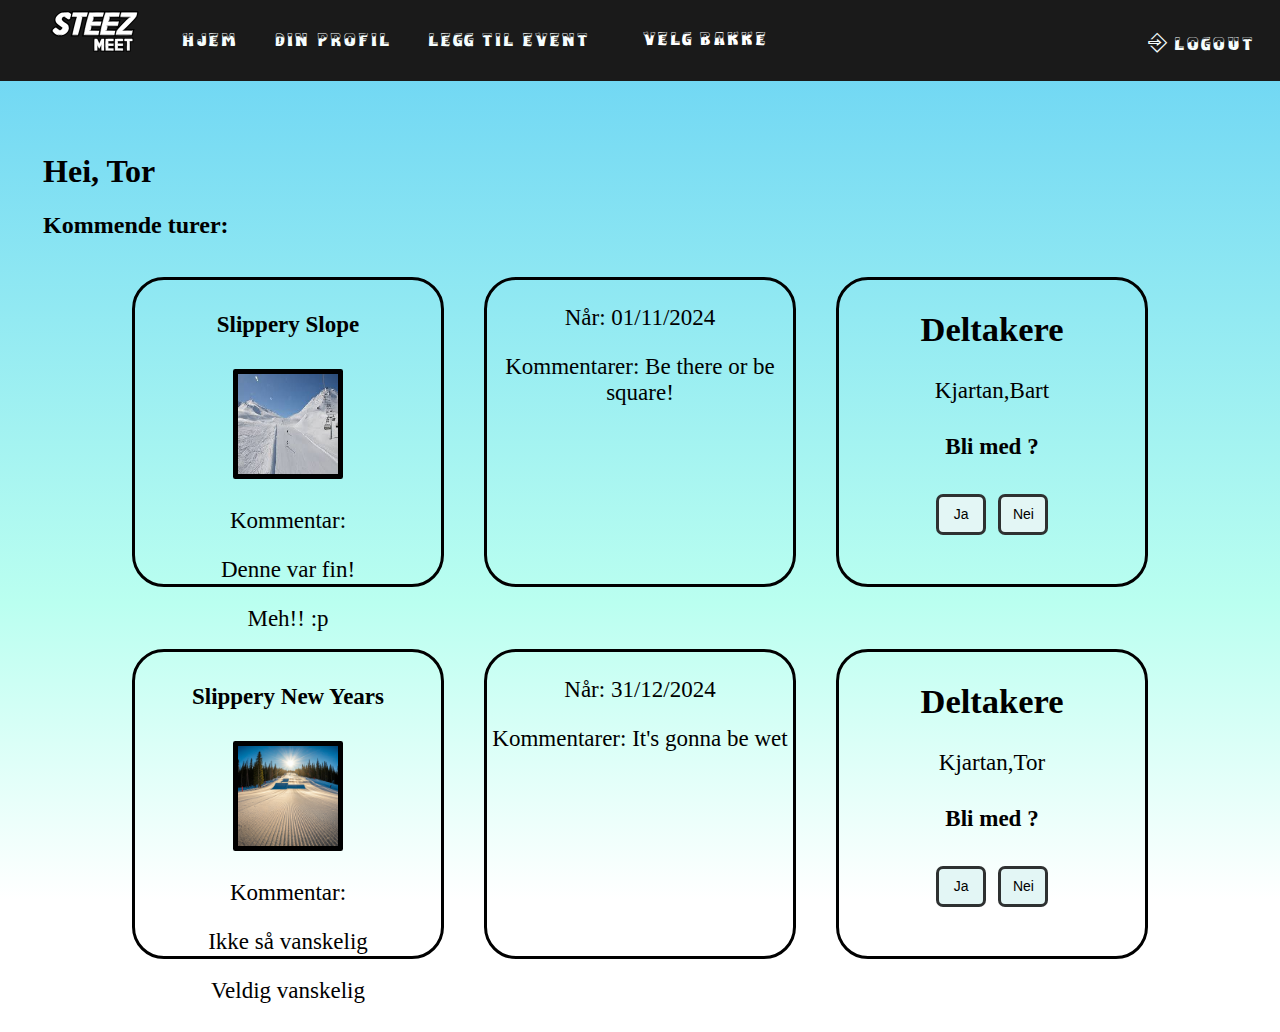
==== commit ea537c63: "Revert "Sorted styles into different folders"" ====
--- a/index.html
+++ b/index.html
@@ -28,12 +28,8 @@
     <script src="view.js"></script>
 
     <link rel="stylesheet" href="style.css">
-    <link rel="stylesheet" href="Style/logInStyle.css">
-    <link rel="stylesheet" href="Style/registerStyle.css">
-    <link rel="stylesheet" href="Style/profileStyle.css">
-    <link rel="stylesheet" href="Style/addEventStyle.css">
-    <link rel="stylesheet" href="Style/addSlopeStyle.css">
-    <link rel="stylesheet" href="Style/headerStyle.css">
+    <link rel="stylesheet" href="newevent/newEvent.css">
+    <link rel="stylesheet" href="login/login.css">
 </head>
 <body onload="updateView()">
     <div id="app">
--- a/style.css
+++ b/style.css
@@ -240,7 +240,104 @@
   border: solid, black, 3px;  
   background-color: #e3f6f5;
 }
-
+/* LOGIN*/
+
+.login-OutsideContainer{
+  display: flex;
+  justify-content: center;
+  align-items: center;
+  /* height: 100vh; */
+  height: 100%;
+}
+
+.login-Container{
+  display: grid;
+  grid-template-columns: 3fr 3fr 2fr;
+  grid-template-rows: 8fr 1fr 4fr;
+  grid-template-areas:
+  "info input empty"
+  "buttonRegisterField buttonOtherField empty"
+  "empry buttonLoginField empty"
+  ;
+
+  grid-column-gap: 10px;
+  margin: 40px;
+  align-content: center;
+  justify-content: center;
+  height: 40vh;
+  font-family: Arial, Helvetica, sans-serif;
+  border: #272343 solid 3px;
+  border-radius: 20px;
+  padding: 70px;
+  width: 85vh;
+  background-color: #e3f6f5;
+}
+
+.login-InfoField{
+  display: flex;
+  flex-direction: column;
+  grid-area: info;
+  justify-content: end;
+  justify-items: stretch;
+  align-content: stretch;
+  align-items: end;
+
+  font-size: x-large;
+  grid-gap: 12px;
+  padding-bottom: 17px;
+  padding-right: 5px;
+}
+
+.login-InputField{
+  grid-area: input;
+  display: flex;
+  flex-direction: column;
+  justify-content: end;
+}
+
+.login-buttonToRegister{
+  grid-area: buttonRegisterField;
+  display: flex;
+  align-items: start;
+  justify-content: end;
+  grid-gap: 5px;
+  margin-top: 5px;
+}
+
+.login-buttonOther{
+  grid-area: buttonOtherField;
+  display: flex;
+  flex-direction: row;
+  justify-content: end;
+
+  margin-top: 5px;
+  grid-gap: 10px;
+}
+
+.login-buttonLogin{
+  grid-area: buttonLoginField;
+  display: flex;
+  flex-direction: row;
+  align-items: start;
+  justify-content: end;
+  grid-gap: 75px;
+}
+
+/*Dette er kun stil på denne knappen foreløpig. Endres når universal stil for knapper er satt*/
+.login-buttonToLogin{
+  background-color: #f6fdfd;
+  border: #272343 solid 2px;
+}
+
+/*Dette er kun stil på diss inputfeltene foreløpig. Endres når universal stil for knapper er satt*/
+.login-InputFieldText{
+  border-radius: 6px;
+  line-height: 1.5;
+  border: 2px solid #272343;
+  background-color: #f6fdfd;
+  padding: 10px;
+  margin: 2px;
+}
 
 ::placeholder{
   color: #272343;
@@ -248,6 +345,583 @@
 }
 
 
+/*REGISTER*/
+
+.register-OutsideContainer{
+  display: flex;
+  justify-content: center;
+  align-items: center;
+  /* height: 100vh; */
+  height: 100%;
+}
+
+.register-Container{
+  display: grid;
+  grid-template-columns: 2fr 2fr 2fr;
+  grid-template-rows: 6fr 1fr;
+  grid-template-areas:
+  "info input"
+  "buttonRegister buttonRegister"
+  ;
+  grid-row-gap: 0px;
+  grid-column-gap: 10px;
+  margin: 40px;
+  align-content: center;
+  justify-content: center;
+  height: 40vh;
+  font-family: Arial, Helvetica, sans-serif;
+  border: #272343 solid 3px;
+  border-radius: 20px;
+  padding: 70px;
+  width: 85vh;
+  background-color: #e3f6f5;
+}
+
+.register-InfoField{
+  display: grid;
+  grid-area: info;
+  justify-items: end;
+
+  align-content: stretch;
+  align-items: center;
+}
+
+.register-InputField{
+  grid-area: input;
+  display: grid;
+  justify-content: stretch;
+  align-content: stretch;
+}
+
+.register-ButtonRegister{
+  grid-area: buttonRegister;
+  display: flex;
+  align-items: end;
+  justify-content: end;
+  grid-gap: 15px;
+}
+
+/*Dette er kun stil på denne knappen foreløpig. Endres når universal stil for knapper er satt*/
+.register-ButtonRegisterPage{
+  background-color: #f6fdfd;
+  border: #272343 solid 2px;
+  margin: 0px;
+}
+
+/*Dette er kun stil på diss inputfeltene foreløpig. Endres når universal stil for knapper er satt*/
+.register-InputFieldText{
+  border-radius: 6px;
+  line-height: 1.5;
+  border: 2px solid #272343;
+  background-color: #f6fdfd;
+  padding: 14px;
+  margin: 2px;
+}
+
+
+/*PROFILE*/
+
+.profile-outsideContainer{
+  display: flex;
+  justify-content: center;
+  align-items: center;
+  /* height: 100vh; */
+  height: 100%;
+}
+
+.profile-container{
+  display: grid;
+  grid-template-columns: 1fr 2fr 2fr;
+  grid-template-rows: 60% 40%;
+  grid-template-areas:
+  "image events goals"
+  "bio events friends"
+  ;
+  grid-gap: 20px;
+  grid-row-gap: 10px;
+  width: 90vw;
+  height: 75vh;
+  padding: 20px;
+  font-family: Arial, Helvetica, sans-serif;
+}
+
+.profile-profilePic{
+  grid-area: image;
+  display: flex;
+  align-items: center;
+  justify-content: center;
+}
+
+.profile-imageClass{
+  height: 100%;
+  width: auto;
+  border-radius: 20px;
+  border: #272343 outset 4px;
+}
+
+.profile-bio{
+  grid-area: bio;
+  display: flex;
+  flex-direction: column;
+  align-items: center;
+  justify-content: center;
+  border: #272343 outset 2px;
+  border-radius: 20px;
+  background-color: #e3f6f5;
+  font-size: 120%;
+  position: relative;
+}
+
+.profile-editUserButton{
+  position: absolute;
+  bottom: 10px;
+  left: 10px;
+}
+
+.profile-events{
+  grid-area: events;
+  display: flex;
+  flex-direction: column;
+  border: #272343 outset 2px;
+  border-radius: 20px;
+  background-color: #e3f6f5;
+  font-size: 120%;
+  justify-content: center;
+  align-items: center;
+  position: relative;
+}
+
+.profile-eventsAddButtonContainer{
+  position: absolute;
+  top: 10px;
+  right: 10px;
+}
+
+.profile-buttonPaddingContainer{
+  margin: 10px;
+}
+
+.profile-eventsYourEvents{
+  margin: 10px;
+}
+
+
+.profile-eventsAttending{
+  margin: 10px;
+}
+
+.profile-addButton{
+  background-color: #f6fdfd;
+  border: #272343 outset 2px;
+  height: 25px;
+  width: 25px;
+  display: flex;
+  justify-content: center;
+  align-items: center;
+}
+
+.profile-friends{
+  grid-area: friends;
+  display: grid;
+  grid-template-columns: repeat(2, 1fr);
+  grid-template-rows: auto;
+  
+  border: #272343 outset 2px;
+  border-radius: 20px;
+  background-color: #e3f6f5;
+  height: 100%;
+  div{
+
+    padding: 5%;
+  }
+
+  div select{
+    height: 100%;
+    min-height: 20px;
+    max-height: 50px;
+  }
+  /* display: flex;
+  flex-direction: column;
+  align-items: center;
+  justify-content: center;
+  height: 99%;
+  padding-left: 10px;
+  gap: 10px; */
+}
+
+.profile-friendsSelection{
+  display: flex;
+}
+
+.profile-myFriendsHeader{
+  display: flex;
+}
+
+.profile-goals{
+  grid-area: goals;
+  display: flex;
+  flex-direction: column;
+  gap: 10%;
+  border: #272343 2px outset;
+  background-color: #e3f6f5;
+  border-radius: 20px;
+  padding: 5px;
+  justify-content: center;
+  font-size: 120%;
+}
+
+.profile-goalsTitleContainer{
+  display: flex;
+  align-self: center;
+  justify-content: center;
+  align-items: center;
+  gap: 15%;
+}
+
+.profile-goalsAddButtonContainer{
+  align-self: flex-end;
+}
+
+.profile-goalsDescriptionContainer{
+  display: flex;
+  flex-direction: column;
+  align-self: center;
+  justify-content: center;
+  align-items: center;
+  border: #272343 2px outset;
+  border-radius: 10px;
+  padding: 7px;
+  background-color: #D2ECEA;
+}
+
+.profile-goalsDoneTitleContainer{
+  align-self: center;
+}
+
+.profile-goalsCheckboxContainer{
+  justify-content: center;
+  align-items: center;
+  align-self: center;
+  display: flex;
+  gap: 5px;
+  accent-color: #8DCACA;
+}
+
+.profile-goalsProgressbarContainer{
+  display: flex;
+  align-items: center;
+  justify-content: center;
+}
+
+.progress{
+  background-color: #f6fdfd;
+  border-radius: 20px;
+  border: #272343 outset 2px;
+  height: 30px;
+  width: 260px;
+  margin: 5px;
+}
+
+.progressDone{
+  display: flex;
+  align-items: center;
+  justify-content: center;
+  background-color: #8DCACA;
+  box-shadow: 26px 2px 32px rgba(89, 159, 159, 0.3);
+  border-radius: 20px;
+  height: 30px;
+  width: 0%;
+}
+
+.profile-createNewGoal{
+  grid-area: goals;
+  display: flex;
+  flex-direction: column;
+  gap: 20px;
+  border: #272343 2px outset;
+  background-color: #e3f6f5;
+  border-radius: 20px;
+  padding: 20px;
+  justify-content: center;
+  align-items: center;
+}
+
+
+/*NEW-EVENT*/
+
+.newEvent-outsideContainer{
+  display: flex;
+  flex-direction: column;
+  justify-content: center;
+  align-items: center;
+  height: 100vh;
+}
+
+.newEvent-container{
+  display: flex;
+  flex-direction: column;
+  width: 90vw;
+  height: 60vh;
+  border: #272343 3px outset;
+  border-radius: 20px;
+  justify-content: center;
+  align-items: center;
+  background-color: #e3f6f5;
+  font-family: Arial, Helvetica, sans-serif;
+}
+
+.newEvent-inputContainer{
+  display: grid;
+  grid-template-columns: 1fr 1fr;
+  grid-template-rows: 1fr 1fr 1fr 1fr 1fr;
+  grid-template-areas: 
+  "name input1"
+  "date input2"
+  "hill input3"
+  "comment input4"
+  "empty button"
+  ;
+  gap: 5px;
+}
+
+.newEvent-titleContainer{
+  color: #272343;
+}
+
+.newEvent-name{
+  grid-area: name;
+}
+
+.newEvent-inputName{
+  grid-area: input1;
+  border-radius: 6px;
+  line-height: 1.5;
+  border: 2px solid #272343;
+  background-color: #f6fdfd;
+  padding: 10px;
+  margin: 2px;
+}
+
+.newEvent-date{
+  grid-area: date;
+}
+
+.newEvent-inputDate{
+  grid-area: input2;
+  border-radius: 6px;
+  line-height: 1.5;
+  border: 2px solid #272343;
+  background-color: #f6fdfd;
+  padding: 10px;
+  margin: 2px;
+}
+
+.newEvent-hill{
+  grid-area: hill;
+}
+
+.newEvent-inputHill{
+  grid-area: input3;
+}
+
+.newEvent-comment{
+  grid-area: comment;
+}
+
+.newEvent-inputComment{
+  grid-area: input4;
+  border-radius: 6px;
+  line-height: 1.5;
+  border: 2px solid #272343;
+  background-color: #f6fdfd;
+  padding: 10px;
+  margin: 2px;
+}
+
+.newEvent-addButton{
+  grid-area: button;
+  width: fit-content;
+  margin-left: 60%;
+  
+}
+
+.newEvent-select{
+  background-color: #f6fdfd;
+  font-family: Arial, Helvetica, sans-serif;
+  border: #272343 2px outset;
+  border-radius: 6px;
+  width: 99%;
+  height: 99%;
+  padding: 10px;
+}
+
+
+/*ADD-SLOPE*/
+
+.addSlope-outsideContainer{
+  display: flex;
+  flex-direction: column;
+  align-items: center;
+  justify-content: center;
+  height: 100vh;
+  font-family: Arial, Helvetica, sans-serif;
+}
+
+.addSlope-container{
+  display: flex;
+  flex-direction: column;
+  border: #272343 outset 2px;
+  width: 75%;
+  height: 60%;
+  padding: 2%;
+  background-color: #e3f6f5;
+  border-radius: 20px;
+  align-items: center;
+  justify-content: center;
+}
+
+.addSlope-inputContainer{
+  display: grid;
+  grid-template-columns: 1fr 1fr;
+  grid-template-rows: 1fr 2fr 2fr 2fr 2fr 2fr 2fr 2fr 1fr;
+  grid-template-areas: 
+  "title title"
+  "name inputName"
+  "place inputPlace"
+  "difficulty inputDifficulty"
+  "description inputDescription"
+  "type inputType"
+  "comment inputComment"
+  "image inputImage"
+  "empty addButton"
+  ;
+}
+
+.addSlope-title{
+  grid-area: title;
+  color: #272343;
+  justify-content: center;
+  align-items: center;
+}
+
+.addSlope-name{
+  grid-area: name;
+  display: flex;
+  justify-content: end;
+  align-items: center;
+  font-size: medium;
+  margin-bottom: 15px;
+}
+
+.addSlope-inputName{
+  grid-area: inputName;
+  background-color: #f6fdfd;
+
+  line-height: 1.5;
+}
+
+.addSlope-place{
+  grid-area: place;
+  display: flex;
+  justify-content: end;
+  align-items: center;
+  font-size: medium;
+  margin-bottom: 15px;
+}
+
+.addSlope-inputPlace{
+  grid-area: inputPlace;
+  background-color: #f6fdfd;
+
+  line-height: 1.5;
+}
+
+.addSlope-difficulty{
+  grid-area: difficulty;
+  display: flex;
+  justify-content: end;
+  align-items: center;
+  font-size: medium;
+  margin-bottom: 15px;
+}
+
+.addSlope-inputDifficulty{
+  grid-area: inputDifficulty;
+  background-color: #f6fdfd;
+
+  line-height: 1.5;
+}
+
+.addSlope-description{
+  grid-area: description;
+  display: flex;
+  justify-content: end;
+  align-items: center;
+  font-size: medium;
+  margin-bottom: 15px;
+}
+
+.addSlope-inputDescription{
+  grid-area: inputDescription;
+  background-color: #f6fdfd;
+
+  line-height: 1.5;
+}
+
+.addSlope-type{
+  grid-area: type;
+  display: flex;
+  justify-content: end;
+  align-items: center;
+  font-size: medium;
+  margin-bottom: 15px;
+}
+
+.addSlope-inputType{
+  grid-area: inputType;
+  background-color: #f6fdfd;
+
+  line-height: 1.5;
+}
+
+.addSlope-comment{
+  grid-area: comment;
+  display: flex;
+  justify-content: end;
+  align-items: center;
+  font-size: medium;
+  margin-bottom: 15px;
+}
+
+.addSlope-inputComment{
+  grid-area: inputComment;
+  background-color: #f6fdfd;
+  
+  line-height: 1.5;
+}
+
+.addSlope-image{
+  grid-area: image;
+  display: flex;
+  justify-content: end;
+  align-items: center;    
+  font-size: medium;
+  margin-bottom: 15px;
+}
+
+.addSlope-inputImage{
+  grid-area: inputImage;
+  background-color: #f6fdfd;
+  line-height: 1.5;
+}
+
+.addSlope-addButtonContainer{
+  grid-area: addButton;
+
+}
+
+
+
 
 /*FELLES*/
 textarea{
@@ -269,3 +943,125 @@
   opacity: 0.8;
 }
 
+/*HEADER-DROPDOWN*/
+
+.dropdown {
+  float: center;
+  overflow: hidden;
+}
+
+.dropdown .dropbtn {
+  font-size: 24px;  
+  border: none;
+  outline: none;
+  color: white;
+  padding: 14px 16px;
+  background-color: inherit;
+  font-family: inherit;
+  margin: 0;
+}
+.dropdown-content {
+  display: none;
+  position: auto;
+  background-color: black;
+  min-width: 160px;
+  box-shadow: 0px 8px 16px 0px rgba(0,0,0,0.2);
+  z-index: 1;
+}
+
+.dropdown-content li {
+  float: none;
+  color: black;
+  padding: 12px 16px;
+  text-decoration: none;
+  display: block;
+  text-align: left;
+}
+
+.dropdown-content li:hover {
+  background-color: #ddd;
+}
+
+.dropdown:hover .dropdown-content {
+  display: block;
+}
+
+/* NAVBAR */
+
+
+
+.headerbar {
+ position: fixed;
+  background-color: #1A1A1A;
+  color: #f6fdfd;
+  width: 100%;
+  height: 9%;
+  display: flex;
+  flex-direction: row;
+  align-items: center;
+  justify-content: center;
+}
+
+.headerbar ul {
+  width: 100%;
+  font-size: x-large;
+  font-family: first-snow-font;
+  list-style-type: none;
+  margin: 5px;
+  display: flex;
+  flex-direction: row;
+  align-items: center;
+  justify-content: center;
+  gap: 3%;
+  /* position: sticky;
+  top: 0;
+  margin: 0;
+  padding: 0; */
+}
+
+.headerbar ul li {
+  margin: 0;
+  padding: 0;
+}
+.headerbar ul li:not(:first-child) {
+  margin-top: 0px;
+}
+
+.headerbar ul li:last-child {
+  flex-grow: 1;
+  text-align: right;
+}
+
+.headerbar li:hover {
+  color: #96D4D4;
+  cursor: pointer;
+  margin: 0;
+}
+
+.headerbar select {
+  margin-left: 1%;
+  height: 50px;
+  font-size: x-large;
+  font-family: first-snow-font;
+  background-color: black;
+  color: white;
+}
+
+.headerbar select:hover {
+  color: aquamarine;
+  cursor: pointer;
+}
+
+
+.logo {
+  display: inline-block;
+  vertical-align: top;
+  height: 50px;
+  margin-bottom: 20px;
+}
+
+#login {
+  float: right;
+  margin-top: 5px;
+  margin-right: 20px;
+}
--- a/newevent/newEvent.css
+++ b/newevent/newEvent.css
@@ -0,0 +1,10 @@
+.newEvent-container{
+font-family: Arial, Helvetica, sans-serif;
+
+
+}
+.newEventInput-container{
+font-family: Arial, Helvetica, sans-serif;
+
+}
+
--- a/login/login.css
+++ b/login/login.css
@@ -0,0 +1,13 @@
+.blink {
+    animation: blinker 0.9s linear infinite;
+    color: red;
+    font-size: 1.em;
+    /* Larger, responsive font size */
+    margin-bottom: 20px;
+}
+
+@keyframes blinker {
+    50% {
+        opacity: 0;
+    }
+}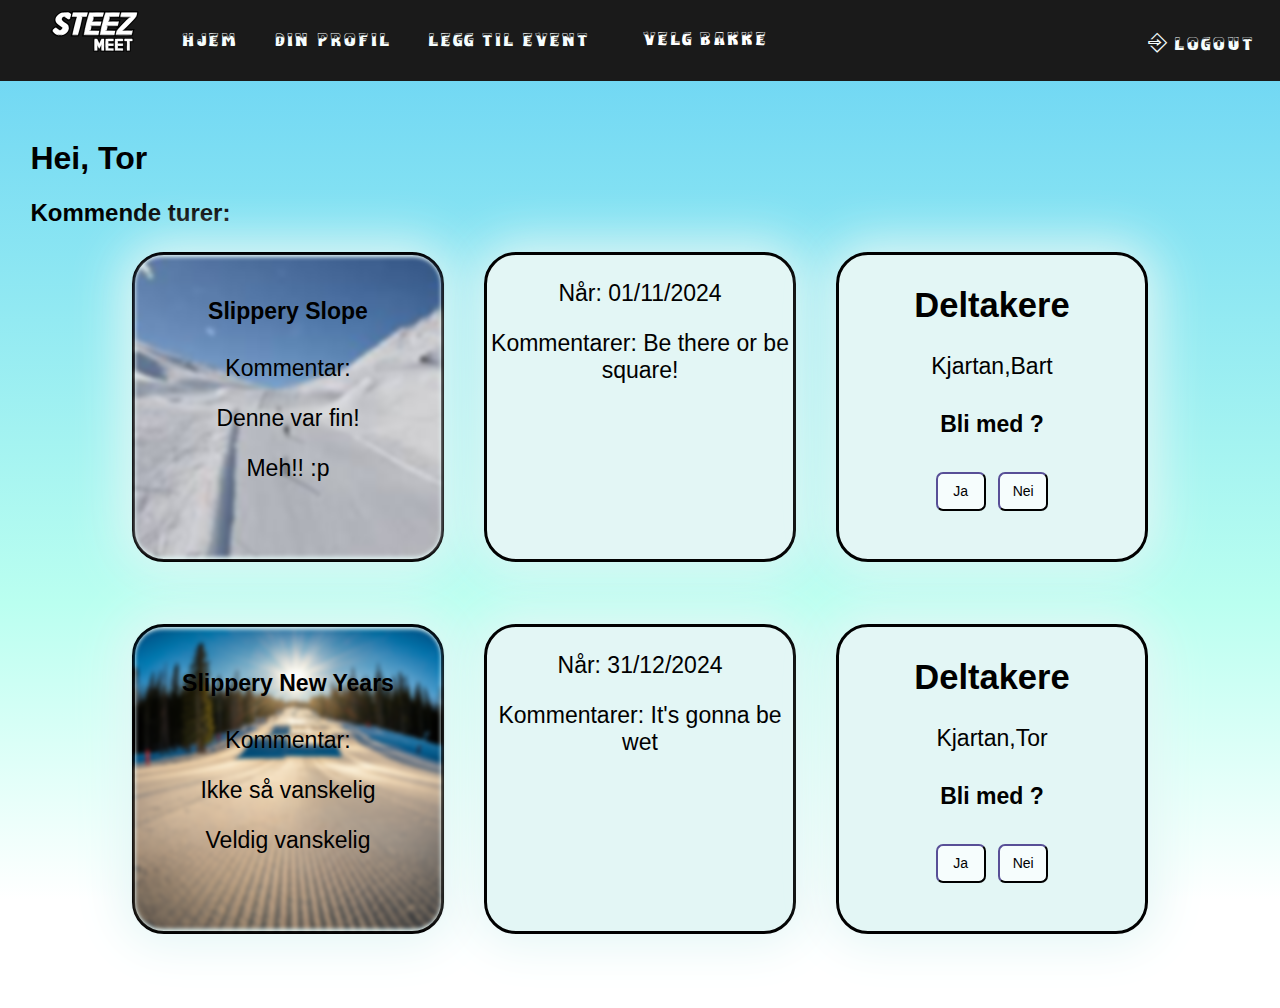
==== commit a54f7717: "Some styling updates" ====
--- a/index.html
+++ b/index.html
@@ -28,8 +28,14 @@
     <script src="view.js"></script>
 
     <link rel="stylesheet" href="style.css">
-    <link rel="stylesheet" href="newevent/newEvent.css">
-    <link rel="stylesheet" href="login/login.css">
+    <link rel="stylesheet" href="Style/logInStyle.css">
+    <link rel="stylesheet" href="Style/registerStyle.css">
+    <link rel="stylesheet" href="Style/profileStyle.css">
+    <link rel="stylesheet" href="Style/addEventStyle.css">
+    <link rel="stylesheet" href="Style/addSlopeStyle.css">
+    <link rel="stylesheet" href="Style/headerStyle.css">
+    <link rel="stylesheet" href="Style/frontpage.css">
+    <link rel="stylesheet" href="Style/slopeInfo.css">
 </head>
 <body onload="updateView()">
     <div id="app">
--- a/style.css
+++ b/style.css
@@ -13,6 +13,7 @@
   background: rgb(255, 255, 255);
   background: linear-gradient(360deg, rgba(255, 255, 255, 1) 0%, rgba(186, 255, 240, 1) 33%, rgba(103, 210, 244, 1) 100%);
   background-attachment: fixed;
+  font-family: Arial, Helvetica, sans-serif;
 }
 #app {
   height: 100%;
@@ -81,7 +82,7 @@
 input {
   border-radius: 6px;
   line-height: 1.5;
-  border: 1px solid #272343;
+  border: 2px outset #272343;
   background-color: #e3f6f5;
   padding: 3px;
   margin: 2px;
@@ -102,7 +103,7 @@
   
 .homeHeader {
   font-size: px;
-  margin: 3%
+  margin: 2%
 }
 
 #grid div {
@@ -110,32 +111,40 @@
   text-align: center;
   padding: 2px 0;
   font-size: 23px;
+  background-color: #e3f6f5;
   border-radius: 2rem;
   
 }
-
 .column1 {
-  float: left;
-  grid-template-columns: 1fr 1fr;
-  grid-template-rows: 1fr 1fr;
   width: 80%;
   height: 300px;
   border: solid, black, 3px;
+  box-shadow: 0 0 50px 10px #e3f6f5 ;
   img{
-   grid-area: left;
-   border: solid, black, 5px;
-   border-radius: 2%;
-   width: 100px;
-   height: 100px;
+  -webkit-filter: blur(2px);
+  filter:blur(2px);
+  height: 100%;
+  width: 100%;
+  object-fit: cover;
+  border-radius: 1.7rem;
   }
+
+ .homeText{
+   background-color: transparent !important;
+   font-size: 23px !important;
+   position: relative !important;
+   bottom: 59% !important;
+   left: 50% !important;
+   transform: translate(-50%, -50%) !important;
   }
-
+}
 .column2 {
   float: right;
   width: 80%;
   padding: 15px;
   height: 300px;
   border: solid, black, 3px;
+  box-shadow: 0 0 50px 10px #e3f6f5;
 }
 
 .column3 {
@@ -144,18 +153,17 @@
   padding: 15px;
   height: 300px;
   border: solid, black, 3px;  
+  box-shadow: 0 0 50px 10px #e3f6f5;
+
 }
 .yes-noBtn{
   width: 50px;
-
-
-
 }
 button {
-  background-color: #e3f6f5;
+  background-color: #f6fdfd;
   transition: ease-out 0.3s;
   outline:none;
-  border: hsla(0, 0%, 0%, 0.801), 3px, solid;
+  border: #272343 outset 2px;
   z-index: 1;
   position: relative;
   
@@ -191,7 +199,6 @@
 
 /* BAKKE */
 
-
 #gridSlopeSite{
  display:grid;
  grid-template-columns: repeat(2,1fr);
@@ -217,6 +224,7 @@
   height: 100%;
   width: 100%;
   object-fit: cover;
+
   }
 }
 #gridSlopeInfo{
@@ -756,173 +764,6 @@
 }
 
 
-/*ADD-SLOPE*/
-
-.addSlope-outsideContainer{
-  display: flex;
-  flex-direction: column;
-  align-items: center;
-  justify-content: center;
-  height: 100vh;
-  font-family: Arial, Helvetica, sans-serif;
-}
-
-.addSlope-container{
-  display: flex;
-  flex-direction: column;
-  border: #272343 outset 2px;
-  width: 75%;
-  height: 60%;
-  padding: 2%;
-  background-color: #e3f6f5;
-  border-radius: 20px;
-  align-items: center;
-  justify-content: center;
-}
-
-.addSlope-inputContainer{
-  display: grid;
-  grid-template-columns: 1fr 1fr;
-  grid-template-rows: 1fr 2fr 2fr 2fr 2fr 2fr 2fr 2fr 1fr;
-  grid-template-areas: 
-  "title title"
-  "name inputName"
-  "place inputPlace"
-  "difficulty inputDifficulty"
-  "description inputDescription"
-  "type inputType"
-  "comment inputComment"
-  "image inputImage"
-  "empty addButton"
-  ;
-}
-
-.addSlope-title{
-  grid-area: title;
-  color: #272343;
-  justify-content: center;
-  align-items: center;
-}
-
-.addSlope-name{
-  grid-area: name;
-  display: flex;
-  justify-content: end;
-  align-items: center;
-  font-size: medium;
-  margin-bottom: 15px;
-}
-
-.addSlope-inputName{
-  grid-area: inputName;
-  background-color: #f6fdfd;
-
-  line-height: 1.5;
-}
-
-.addSlope-place{
-  grid-area: place;
-  display: flex;
-  justify-content: end;
-  align-items: center;
-  font-size: medium;
-  margin-bottom: 15px;
-}
-
-.addSlope-inputPlace{
-  grid-area: inputPlace;
-  background-color: #f6fdfd;
-
-  line-height: 1.5;
-}
-
-.addSlope-difficulty{
-  grid-area: difficulty;
-  display: flex;
-  justify-content: end;
-  align-items: center;
-  font-size: medium;
-  margin-bottom: 15px;
-}
-
-.addSlope-inputDifficulty{
-  grid-area: inputDifficulty;
-  background-color: #f6fdfd;
-
-  line-height: 1.5;
-}
-
-.addSlope-description{
-  grid-area: description;
-  display: flex;
-  justify-content: end;
-  align-items: center;
-  font-size: medium;
-  margin-bottom: 15px;
-}
-
-.addSlope-inputDescription{
-  grid-area: inputDescription;
-  background-color: #f6fdfd;
-
-  line-height: 1.5;
-}
-
-.addSlope-type{
-  grid-area: type;
-  display: flex;
-  justify-content: end;
-  align-items: center;
-  font-size: medium;
-  margin-bottom: 15px;
-}
-
-.addSlope-inputType{
-  grid-area: inputType;
-  background-color: #f6fdfd;
-
-  line-height: 1.5;
-}
-
-.addSlope-comment{
-  grid-area: comment;
-  display: flex;
-  justify-content: end;
-  align-items: center;
-  font-size: medium;
-  margin-bottom: 15px;
-}
-
-.addSlope-inputComment{
-  grid-area: inputComment;
-  background-color: #f6fdfd;
-  
-  line-height: 1.5;
-}
-
-.addSlope-image{
-  grid-area: image;
-  display: flex;
-  justify-content: end;
-  align-items: center;    
-  font-size: medium;
-  margin-bottom: 15px;
-}
-
-.addSlope-inputImage{
-  grid-area: inputImage;
-  background-color: #f6fdfd;
-  line-height: 1.5;
-}
-
-.addSlope-addButtonContainer{
-  grid-area: addButton;
-
-}
-
-
-
-
 /*FELLES*/
 textarea{
   background-color: #f6fdfd;
--- a/Style/logInStyle.css
+++ b/Style/logInStyle.css
@@ -0,0 +1,105 @@
+/* LOGIN*/
+
+.login-OutsideContainer{
+    display: flex;
+    justify-content: center;
+    align-items: center;
+    /* height: 100vh; */
+    height: 100vh;
+  }
+  
+  .login-Container{
+    display: grid;
+    grid-template-columns: 3fr 3fr 2fr;
+    grid-template-rows: 8fr 1fr 4fr;
+    grid-template-areas:
+    "info input empty"
+    "buttonRegisterField buttonOtherField empty"
+    "empry buttonLoginField empty"
+    ;
+  
+    grid-column-gap: 10px;
+    margin: 40px;
+    align-content: center;
+    justify-content: center;
+    height: 60%;
+    font-family: Arial, Helvetica, sans-serif;
+    border: #272343 outset 3px;
+    border-radius: 20px;
+    padding: 70px;
+    width: 60%;
+    background-color: #e3f6f5;
+    box-shadow: 0px 2px 27px rgba(0, 0, 0, 0.3);
+  }
+  
+  .login-InfoField{
+    display: flex;
+    flex-direction: column;
+    grid-area: info;
+    justify-content: end;
+    justify-items: stretch;
+    align-content: stretch;
+    align-items: end;
+  
+    font-size: x-large;
+    grid-gap: 12px;
+    padding-bottom: 17px;
+    padding-right: 5px;
+  }
+  
+  .login-InputField{
+    grid-area: input;
+    display: flex;
+    flex-direction: column;
+    justify-content: end;
+  }
+  
+  .login-buttonToRegister{
+    grid-area: buttonRegisterField;
+    display: flex;
+    align-items: start;
+    justify-content: end;
+    grid-gap: 5px;
+    margin-top: 5px;
+  }
+  
+  .login-buttonOther{
+    grid-area: buttonOtherField;
+    display: flex;
+    flex-direction: row;
+    justify-content: end;
+  
+    margin-top: 5px;
+    grid-gap: 10px;
+  }
+  
+  .login-buttonLogin{
+    grid-area: buttonLoginField;
+    display: flex;
+    flex-direction: row;
+    align-items: start;
+    justify-content: end;
+    grid-gap: 75px;
+  }
+  
+  /*Dette er kun stil på denne knappen foreløpig. Endres når universal stil for knapper er satt*/
+  .login-buttonToLogin{
+    background-color: #f6fdfd;
+    border: #272343 outset 2px;
+  }
+  
+  /*Dette er kun stil på diss inputfeltene foreløpig. Endres når universal stil for knapper er satt*/
+  .login-InputFieldText{
+    border-radius: 6px;
+    line-height: 1.5;
+    border: 2px outset #272343;
+    background-color: #f6fdfd;
+    padding: 10px;
+    margin: 2px;
+    outline: none;
+    transition: 0.4s;
+  }
+
+  .login-InputFieldText:focus{
+    box-shadow: -1px 1px 20px rgba(7, 89, 84, 0.3);
+  }--- a/Style/registerStyle.css
+++ b/Style/registerStyle.css
@@ -0,0 +1,85 @@
+/*REGISTER*/
+
+.register-OutsideContainer{
+    display: flex;
+    justify-content: center;
+    align-items: center;
+    /* height: 100vh; */
+    height: 100vh;
+  }
+  
+  .register-Container{
+    display: grid;
+    grid-template-columns: 2fr 2fr 2fr;
+    grid-template-rows: 6fr 1fr;
+    grid-template-areas:
+    "info input"
+    "buttonRegister buttonRegister"
+    ;
+    grid-row-gap: 0px;
+    grid-column-gap: 10px;
+    margin: 40px;
+    align-content: center;
+    justify-content: center;
+    height: 60%;
+    font-family: Arial, Helvetica, sans-serif;
+    border: #272343 outset 3px;
+    border-radius: 20px;
+    padding: 70px;
+    width: 60%;
+    background-color: #e3f6f5;
+    box-shadow: 0px 2px 27px rgba(0, 0, 0, 0.3);
+  }
+  
+  .register-InfoField{
+    display: grid;
+    grid-area: info;
+    justify-items: end;
+  
+    align-content: stretch;
+    align-items: center;
+  }
+  
+  .register-InputField{
+    grid-area: input;
+    display: grid;
+    justify-content: stretch;
+    align-content: stretch;
+  }
+  
+  .register-ButtonRegister{
+    grid-area: buttonRegister;
+    display: flex;
+    align-items: end;
+    justify-content: end;
+    grid-gap: 15px;
+  }
+  
+  /*Dette er kun stil på denne knappen foreløpig. Endres når universal stil for knapper er satt*/
+  .register-ButtonRegisterPage{
+    background-color: #f6fdfd;
+    border: #272343 outset 2px;
+    margin: 0px;
+  }
+  
+  /*Dette er kun stil på diss inputfeltene foreløpig. Endres når universal stil for knapper er satt*/
+  .register-InputFieldText{
+    border-radius: 6px;
+    line-height: 1.5;
+    border: 2px outset #272343;
+    background-color: #f6fdfd;
+    padding: 14px;
+    margin: 2px;
+    height: 13px;
+    outline: none;
+    transition: 0.4s;
+  }
+
+  .register-InputFieldText:focus{
+    box-shadow: -1px 1px 20px rgba(7, 89, 84, 0.3);
+  }
+
+  .register-inputFieldImage{
+    background-color: #f6fdfd;
+    border: 2px outset #272343;
+  }--- a/Style/profileStyle.css
+++ b/Style/profileStyle.css
@@ -0,0 +1,236 @@
+/*PROFILE*/
+
+.profile-outsideContainer{
+    display: flex;
+    justify-content: center;
+    align-items: center;
+    /* height: 100vh; */
+    height: 100%;
+  }
+  
+  .profile-container{
+    display: grid;
+    grid-template-columns: 1fr 2fr 2fr;
+    grid-template-rows: 60% 40%;
+    grid-template-areas:
+    "image events goals"
+    "bio events friends"
+    ;
+    grid-gap: 20px;
+    grid-row-gap: 10px;
+    width: 90vw;
+    height: 75vh;
+    padding: 20px;
+    font-family: Arial, Helvetica, sans-serif;
+  }
+  
+  .profile-profilePic{
+    grid-area: image;
+    display: flex;
+    align-items: center;
+    justify-content: center;
+  }
+  
+  .profile-imageClass{
+    height: 100%;
+    width: auto;
+    border-radius: 20px;
+    border: #272343 outset 4px;
+    box-shadow: -1px 1px 20px rgba(7, 89, 84, 0.3);
+  }
+  
+  .profile-bio{
+    grid-area: bio;
+    display: flex;
+    flex-direction: column;
+    align-items: center;
+    justify-content: center;
+    border: #272343 outset 2px;
+    border-radius: 20px;
+    background-color: #e3f6f5;
+    font-size: 120%;
+    position: relative;
+    box-shadow: -1px 1px 20px rgba(7, 89, 84, 0.3);
+  }
+  
+  .profile-editUserButton{
+    position: absolute;
+    bottom: 10px;
+    left: 10px;
+  }
+  
+  .profile-events{
+    grid-area: events;
+    display: flex;
+    flex-direction: column;
+    border: #272343 outset 2px;
+    border-radius: 20px;
+    background-color: #e3f6f5;
+    font-size: 120%;
+    justify-content: center;
+    align-items: center;
+    position: relative;
+    box-shadow: -1px 1px 20px rgba(7, 89, 84, 0.3);
+  }
+  
+  .profile-eventsAddButtonContainer{
+    position: absolute;
+    top: 10px;
+    right: 10px;
+  }
+  
+  .profile-buttonPaddingContainer{
+    margin: 10px;
+  }
+  
+  .profile-eventsYourEvents{
+    margin: 10px;
+  }
+  
+  
+  .profile-eventsAttending{
+    margin: 10px;
+  }
+  
+  .profile-addButton{
+    background-color: #f6fdfd;
+    border: #272343 outset 2px;
+    height: 25px;
+    width: 25px;
+    display: flex;
+    justify-content: center;
+    align-items: center;
+  }
+  
+  .profile-friends{
+    grid-area: friends;
+    display: grid;
+    grid-template-columns: repeat(2, 1fr);
+    grid-template-rows: auto;
+    
+    border: #272343 outset 2px;
+    border-radius: 20px;
+    background-color: #e3f6f5;
+    height: 100%;
+    box-shadow: -1px 1px 20px rgba(7, 89, 84, 0.3);
+    div{
+  
+      padding: 5%;
+    }
+  
+    div select{
+      height: 100%;
+      min-height: 20px;
+      max-height: 40px;
+      margin-right: 4px;
+      padding: 2px;
+    }
+    /* display: flex;
+    flex-direction: column;
+    align-items: center;
+    justify-content: center;
+    height: 99%;
+    padding-left: 10px;
+    gap: 10px; */
+  }
+  
+  .profile-friendsSelection{
+    display: flex;
+  }
+  
+  .profile-myFriendsHeader{
+    display: flex;
+  }
+  
+  .profile-goals{
+    grid-area: goals;
+    display: flex;
+    flex-direction: column;
+    gap: 10%;
+    border: #272343 2px outset;
+    background-color: #e3f6f5;
+    border-radius: 20px;
+    padding: 5px;
+    justify-content: center;
+    font-size: 120%;
+    box-shadow: -1px 1px 20px rgba(7, 89, 84, 0.3);
+  }
+  
+  .profile-goalsTitleContainer{
+    display: flex;
+    align-self: center;
+    justify-content: center;
+    align-items: center;
+    gap: 15%;
+  }
+  
+  .profile-goalsAddButtonContainer{
+    align-self: flex-end;
+  }
+  
+  .profile-goalsDescriptionContainer{
+    display: flex;
+    flex-direction: column;
+    align-self: center;
+    justify-content: center;
+    align-items: center;
+    border: #272343 2px outset;
+    border-radius: 10px;
+    padding: 7px;
+    background-color: #D2ECEA;
+    box-shadow: -1px 1px 20px rgba(7, 89, 84, 0.3);
+  }
+  
+  .profile-goalsDoneTitleContainer{
+    align-self: center;
+  }
+  
+  .profile-goalsCheckboxContainer{
+    justify-content: center;
+    align-items: center;
+    align-self: center;
+    display: flex;
+    gap: 5px;
+    accent-color: #8DCACA;
+  }
+  
+  .profile-goalsProgressbarContainer{
+    display: flex;
+    align-items: center;
+    justify-content: center;
+  }
+  
+  .progress{
+    background-color: #f6fdfd;
+    border-radius: 20px;
+    border: #272343 outset 2px;
+    height: 30px;
+    width: 260px;
+    margin: 5px;
+    box-shadow: -1px 1px 20px rgba(7, 89, 84, 0.3);
+  }
+  
+  .progressDone{
+    display: flex;
+    align-items: center;
+    justify-content: center;
+background: rgb(121,184,184);
+background: linear-gradient(0deg, rgba(121,184,184,1) 0%, rgba(188,239,239,0.8562018557422969) 50%, rgba(121,184,184,1) 100%);
+    border-radius: 20px;
+    height: 30px;
+    width: 0%;
+    transition: 0.5s;
+  }
+  
+  .profile-createNewGoal{
+    grid-area: goals;
+    display: flex;
+    flex-direction: column;
+    gap: 20px;
+    border: #272343 2px outset;
+    background-color: #e3f6f5;
+    border-radius: 20px;
+    padding: 20px;
+    justify-content: center;
+    align-items: center;
+  }--- a/Style/addEventStyle.css
+++ b/Style/addEventStyle.css
@@ -0,0 +1,77 @@
+/*NEW-EVENT*/
+
+.newEvent-outsideContainer{
+    display: flex;
+    flex-direction: column;
+    justify-content: center;
+    align-items: center;
+    height: 100vh;
+  }
+  
+  .newEvent-container{
+    display: flex;
+    flex-direction: column;
+    width: 70%;
+    height: 75%;
+    border: #272343 3px outset;
+    border-radius: 20px;
+    justify-content: center;
+    align-items: center;
+    background-color: #e3f6f5;
+    font-family: Arial, Helvetica, sans-serif;
+    box-shadow: 0px 2px 27px rgba(0, 0, 0, 0.3);
+  }
+  
+  .newEvent-inputContainer{
+    display: grid;
+    grid-template-columns: 1fr 1fr 1fr 1fr;
+    grid-template-rows: 1fr 1fr 1fr 1fr 1fr;
+    grid-template-areas: 
+    "name input"
+    "date input"
+    "hill input"
+    "comment input"
+    "empty button"
+    ;
+    gap: 10px;
+    align-items: center;
+    justify-content: center;
+  }
+  
+  .newEvent-titleContainer{
+    color: #272343;
+    margin: 10px;
+  }
+  
+  .newEvent-name{
+    grid-area: name;
+  }
+
+  .newEvent-inputField{
+    grid-area: input;
+    display: flex;
+    flex-direction: column;
+    gap: 5px;
+    width: 200%;
+  }
+  
+.newEvent-addButton{
+  align-self: flex-end;
+  background-color: #f6fdfd;
+  border: #272343 outset 2px;
+}
+
+.newEvent-inputStyling{
+  border-radius: 6px;
+  line-height: 1.5;
+  border: 2px outset #272343;
+  background-color: #f6fdfd;
+  padding: 10px;
+  margin: 2px;
+  outline: none;
+  transition: 0.5s;
+}
+
+.newEvent-inputStyling:focus{
+  box-shadow: -1px 1px 20px rgba(7, 89, 84, 0.3);
+}--- a/Style/addSlopeStyle.css
+++ b/Style/addSlopeStyle.css
@@ -0,0 +1,56 @@
+/*ADD-SLOPE*/
+
+.addSlope-outsideContainer{
+    display: flex;
+    flex-direction: column;
+    align-items: center;
+    justify-content: center;
+    height: 100vh;
+  }
+  
+  .addSlope-container{
+    display: flex;
+    flex-direction: column;
+    width: 70%;
+    height: 75%;
+    border: #272343 3px outset;
+    border-radius: 20px;
+    justify-content: center;
+    align-items: center;
+    background-color: #e3f6f5;
+    font-family: Arial, Helvetica, sans-serif;
+    box-shadow: 0px 2px 27px rgba(0, 0, 0, 0.3);
+  }
+  
+  .addSlope-inputContainer{
+    display: flex;
+    flex-direction: column;
+    gap: 3px;
+  }
+
+  .addSlope-InputFieldText{
+    border-radius: 6px;
+    line-height: 1.5;
+    border: 2px outset #272343;
+    background-color: #f6fdfd;
+    padding: 14px;
+    margin: 2px;
+    height: 13px;
+    outline: none;
+    transition: 0.5s;
+  }
+
+.addSlope-InputFieldText:focus{
+  box-shadow: -1px 1px 20px rgba(7, 89, 84, 0.3);
+}
+
+  .addSlope-button{
+    margin-left: 23%;
+    background-color: #f6fdfd;
+    border: #272343 outset 2px;
+  }
+
+  .addSlope-inputFieldImage{
+    background-color: #f6fdfd;
+    border: 2px outset #272343;
+  }--- a/Style/headerStyle.css
+++ b/Style/headerStyle.css
@@ -0,0 +1,121 @@
+/* NAVBAR */
+
+.headerbar {
+    position: fixed;
+     background-color: #1A1A1A;
+     color: #f6fdfd;
+     width: 100%;
+     height: 9%;
+     display: flex;
+     flex-direction: row;
+     align-items: center;
+     justify-content: center;
+   }
+   
+   .headerbar ul {
+     width: 100%;
+     font-size: x-large;
+     font-family: first-snow-font;
+     list-style-type: none;
+     margin: 5px;
+     display: flex;
+     flex-direction: row;
+     align-items: center;
+     justify-content: center;
+     gap: 3%;
+     /* position: sticky;
+     top: 0;
+     margin: 0;
+     padding: 0; */
+   }
+   
+   .headerbar ul li {
+     margin: 0;
+     padding: 0;
+   }
+   .headerbar ul li:not(:first-child) {
+     margin-top: 0px;
+   }
+   
+   .headerbar ul li:last-child {
+     flex-grow: 1;
+     text-align: right;
+   }
+   
+   .headerbar li:hover {
+     color: #96D4D4;
+     cursor: pointer;
+     margin: 0;
+   }
+   
+   .headerbar select {
+     margin-left: 1%;
+     height: 50px;
+     font-size: x-large;
+     font-family: first-snow-font;
+     background-color: black;
+     color: white;
+   }
+   
+   .headerbar select:hover {
+     color: aquamarine;
+     cursor: pointer;
+   }
+   
+   
+   .logo {
+     display: inline-block;
+     vertical-align: top;
+     height: 50px;
+     margin-bottom: 20px;
+   }
+   
+   #login {
+     float: right;
+     margin-top: 5px;
+     margin-right: 20px;
+   }
+
+   /*HEADER-DROPDOWN*/
+
+.dropdown {
+    float: center;
+    overflow: hidden;
+  }
+  
+  .dropdown .dropbtn {
+    font-size: 24px;  
+    border: none;
+    outline: none;
+    color: white;
+    padding: 14px 16px;
+    background-color: inherit;
+    font-family: inherit;
+    margin: 0;
+  }
+  .dropdown-content {
+    display: none;
+    position: auto;
+    background-color: black;
+    min-width: 160px;
+    box-shadow: 0px 8px 16px 0px rgba(0,0,0,0.2);
+    z-index: 1;
+  }
+  
+  .dropdown-content li {
+    float: none;
+    color: black;
+    padding: 12px 16px;
+    text-decoration: none;
+    display: block;
+    text-align: left;
+  }
+  
+  .dropdown-content li:hover {
+    background-color: #ddd;
+  }
+  
+  .dropdown:hover .dropdown-content {
+    display: block;
+  }
+  